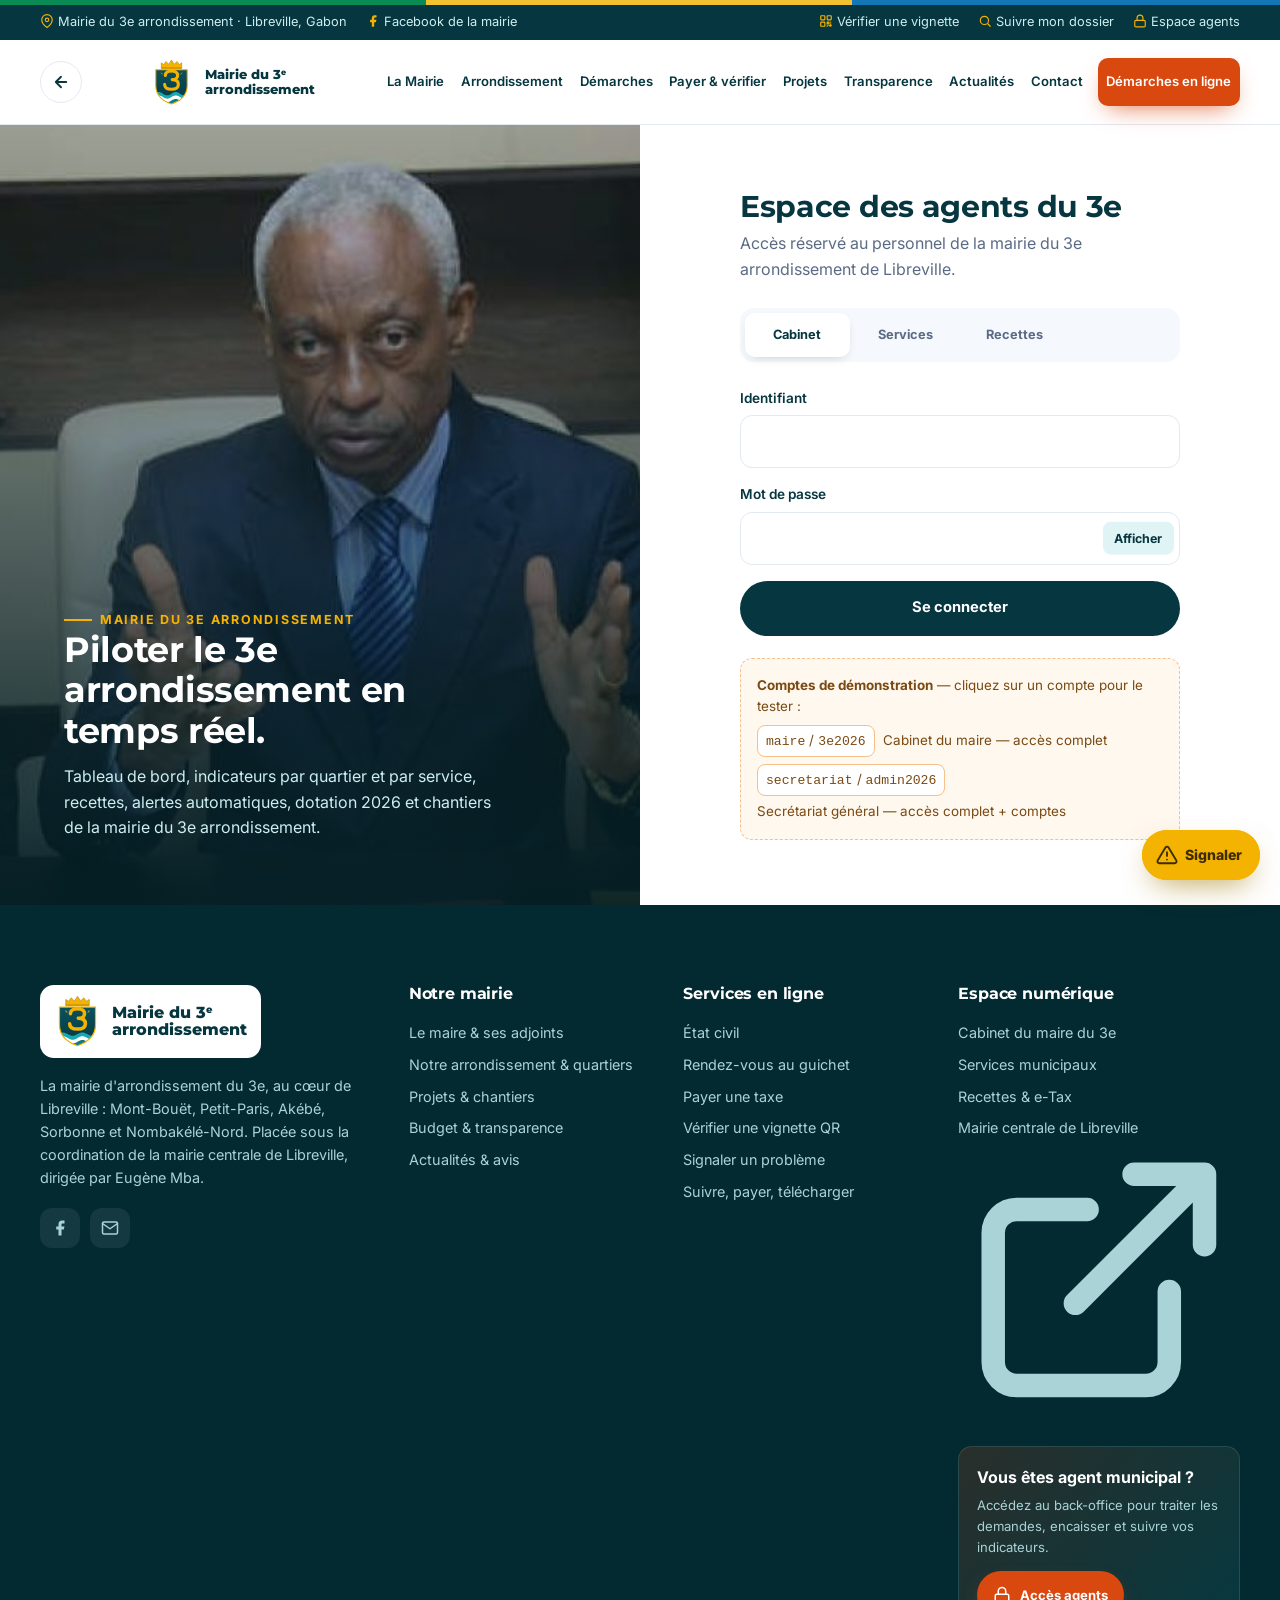
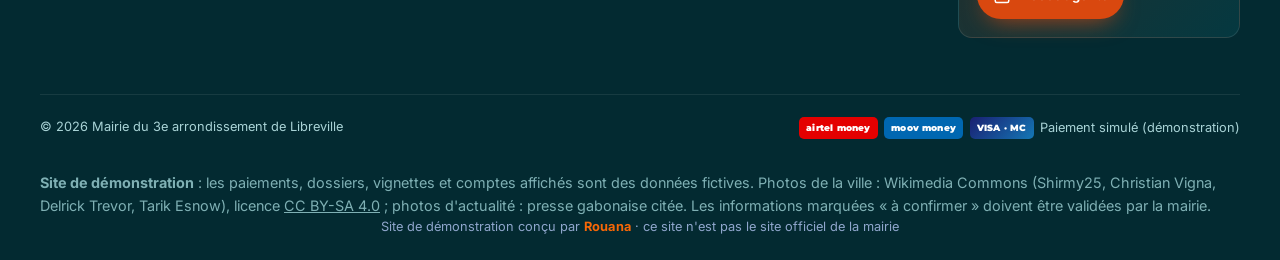
==== espace.html @ 7f01790c "Site de la Mairie du 3e arrondissement de Libreville : portail, e-services, back-office Co-Authored-" ====
<!doctype html>
<html lang="fr">
<head>
<meta charset="utf-8">
<meta name="viewport" content="width=device-width, initial-scale=1, viewport-fit=cover">
<meta name="color-scheme" content="only light">
<meta name="theme-color" content="#06363f">
<title>Espace des agents – Mairie du 3e arrondissement de Libreville</title>
<meta name="robots" content="noindex">
<link rel="icon" href="assets/img/logo-lbv.svg">
<link rel="manifest" href="manifest.webmanifest">
<link rel="apple-touch-icon" href="assets/img/icon-192.png">
<link rel="preconnect" href="https://fonts.googleapis.com"><link rel="preconnect" href="https://fonts.gstatic.com" crossorigin>
<link href="https://fonts.googleapis.com/css2?family=Inter:wght@400;500;600;700&family=Montserrat:wght@600;700;800;900&display=swap" rel="stylesheet">
<link rel="stylesheet" href="assets/css/style.css">
<link rel="stylesheet" href="assets/css/backoffice.css">
</head>
<body data-page="espace">
<div class="flagbar"></div>
<div id="site-header"></div>

<div class="auth">
  <div class="side">
    <img id="side-img" src="assets/img/front-de-mer.jpg" alt="">
    <span class="eyebrow">Mairie du 3e arrondissement</span>
    <h2 id="side-title">Piloter le 3e arrondissement en temps réel.</h2>
    <p id="side-text"></p>
  </div>
  <div class="main">
    <div class="box">
      <h1>Espace des agents du 3e</h1>
      <p style="color:var(--muted)">Accès réservé au personnel de la mairie du 3e arrondissement de Libreville.</p>
      <div class="role-sw" role="tablist" aria-label="Choisir votre espace">
        <button type="button" data-role="cabinet" class="on" role="tab" aria-selected="true">Cabinet</button>
        <button type="button" data-role="services" role="tab" aria-selected="false">Services</button>
        <button type="button" data-role="recettes" role="tab" aria-selected="false">Recettes</button>
      </div>
      <form class="form" id="login-form">
        <div class="field"><label for="login">Identifiant</label><input id="login" name="login" required autocomplete="username" autocapitalize="none" spellcheck="false"></div>
        <div class="field"><label for="pwd">Mot de passe</label><span class="pwd-wrap"><input id="pwd" name="pwd" type="password" required autocomplete="current-password"><button type="button" class="pwd-eye" id="pwd-eye" aria-label="Afficher le mot de passe" aria-pressed="false">Afficher</button></span></div>
        <button class="btn btn-navy" type="submit" style="justify-content:center">Se connecter</button>
      </form>
      <div class="demo" id="demo"></div>
    </div>
  </div>
</div>

<div id="site-footer"></div>
<script src="assets/js/data.js"></script>
<script src="assets/js/config.js"></script>
<script src="assets/js/store.js"></script>
<script src="assets/js/main.js"></script>
<script>
(() => {
  const cfg = {
    cabinet: {img:"maire", t:"Piloter le 3e arrondissement en temps réel.", p:"Tableau de bord, indicateurs par quartier et par service, recettes, alertes automatiques, dotation 2026 et chantiers de la mairie du 3e arrondissement.",
      demo:[["maire","3e2026","Cabinet du maire — accès complet"],["secretariat","admin2026","Secrétariat général — accès complet + comptes"]]},
    services: {img:"conseil-municipal", t:"Chaque service, son outil.", p:"État civil, services techniques, ressources humaines : chacun traite ses dossiers et tout reste tracé, conformément aux recommandations de l'audit.",
      demo:[["etat.civil","agent2026","État civil — demandes, rendez-vous, registre"],["services.techniques","agent2026","Services techniques — signalements, chantiers"],["rh","agent2026","Ressources humaines — dossiers du personnel"]]},
    recettes: {img:"vignette-0001", t:"Chaque franc tracé.", p:"Encaissements et quittances, paiements e-Tax, droits de place des marchés du 3e (Mont-Bouët…), registre des vignettes à QR code et contrôle sur le terrain par scan.",
      demo:[["recettes","agent2026","Direction des recettes — e-Tax, vignettes, marchés"]]},
  };
  const ALIAS = {arrondissement:"cabinet"};
  let role = new URLSearchParams(location.search).get("role");
  if (ALIAS[role]) role = ALIAS[role];
  if (!cfg[role]) role = "cabinet";
  const set = r => {
    role = r; const c = cfg[r];
    document.querySelectorAll(".role-sw button").forEach(b => { const on = b.dataset.role === r; b.classList.toggle("on", on); b.setAttribute("aria-selected", on); });
    document.getElementById("side-img").src = `assets/img/${c.img}.jpg`;
    document.getElementById("side-title").textContent = c.t; document.getElementById("side-text").textContent = c.p;
    const dm = document.getElementById("demo"); dm.style.display = (window.ESM_CONFIG || {}).showDemo === false ? "none" : "";
    dm.innerHTML = `<b>Comptes de démonstration</b> — cliquez sur un compte pour le tester :` + c.demo.map(([l, p, n]) => `<div class="acc"><button type="button" class="demo-fill" data-l="${l}" data-p="${p}" aria-label="Tester le compte ${l}"><code>${l}</code> / <code>${p}</code></button> <span>${n}</span></div>`).join("");
  };
  document.querySelector(".role-sw").addEventListener("click", e => { const b = e.target.closest("button"); if (b) set(b.dataset.role); });
  document.getElementById("demo").addEventListener("click", e => { const c = e.target.closest("[data-l]"); if (!c) return; document.getElementById("login").value = c.dataset.l; document.getElementById("pwd").value = c.dataset.p; document.getElementById("login-form").requestSubmit(); });
  document.getElementById("login-form").addEventListener("submit", async e => {
    e.preventDefault();
    const btn = e.target.querySelector("button"); btn.disabled = true; btn.textContent = "Connexion…";
    let u = null;
    try { u = await Store.login(e.target.login.value, e.target.pwd.value); } catch (err) { toast("Connexion au serveur impossible.", "err"); }
    btn.disabled = false; btn.textContent = "Se connecter";
    if (!u) return toast("Identifiant ou mot de passe incorrect.", "err");
    toast(`Bienvenue — ${u.titre || u.prenom} !`, "ok");
    setTimeout(() => location.href = "agents.html", 500);
  });
  document.getElementById("pwd-eye").onclick = ev => { const i = document.getElementById("pwd"), sh = i.type === "password"; i.type = sh ? "text" : "password"; ev.currentTarget.textContent = sh ? "Masquer" : "Afficher"; ev.currentTarget.setAttribute("aria-pressed", sh); ev.currentTarget.setAttribute("aria-label", sh ? "Masquer le mot de passe" : "Afficher le mot de passe"); };
  set(role);
  const P = new URLSearchParams(location.search), E = (typeof ESPACES !== "undefined" ? ESPACES : []).find(x => x.role === role);
  if (P.get("demo") === "1" && E && (window.ESM_CONFIG || {}).showDemo !== false) {
    document.getElementById("login").value = E.demo.login; document.getElementById("pwd").value = E.demo.pwd;
    toast(`Connexion à l'espace de démonstration « ${E.t} »…`);
    setTimeout(() => document.getElementById("login-form").requestSubmit(), 700);
  }
})();
</script>
</body>
</html>
---- assets/css/style.css ----
/* =========================================================
   Mairie de Libreville · Feuille de style
   ========================================================= */
:root{
  color-scheme:only light;
  --navy:#06363f; --navy-2:#0a5260; --blue:#0e7c86; --sky:#18a7b5; --sky-2:#e0f4f5;
  --orange:#d9480f; --orange-2:#f76707; --gold:#f5b301;
  --ink:#0f1c33; --muted:#5b6b85; --line:#e3e9f2; --bg:#f5f8fc; --card:#fff;
  --ok:#16a34a; --warn:#d97706; --bad:#dc2626;
  --r:18px; --r-sm:12px; --shadow:0 10px 30px -12px rgba(6,54,63,.25); --shadow-lg:0 30px 60px -20px rgba(6,54,63,.35);
  --font-h:"Montserrat",system-ui,sans-serif; --font:"Inter",system-ui,sans-serif;
  --wrap:1200px;
}
*{box-sizing:border-box;margin:0;padding:0}
html{scroll-behavior:smooth}
body{font-family:var(--font);color:var(--ink);background:var(--bg);line-height:1.6;-webkit-font-smoothing:antialiased;overflow-x:hidden}
img{max-width:100%;display:block}
a{color:inherit;text-decoration:none}
button,input,select,textarea{font:inherit;color:inherit}
h1,h2,h3,h4{font-family:var(--font-h);line-height:1.15;letter-spacing:-.01em}
.wrap{width:min(var(--wrap),100% - 32px);margin-inline:auto}
.sr-only{position:absolute;width:1px;height:1px;overflow:hidden;clip:rect(0 0 0 0)}

/* ---------- Boutons ---------- */
.btn{display:inline-flex;align-items:center;gap:.55rem;padding:.85rem 1.4rem;border-radius:999px;font-weight:700;font-size:.92rem;border:2px solid transparent;cursor:pointer;transition:.25s;white-space:nowrap}
.btn svg{width:18px;height:18px}
.btn-orange{background:var(--orange);color:#fff;box-shadow:0 10px 24px -10px rgba(217,72,15,.8)}
.btn-orange:hover{background:var(--orange-2);transform:translateY(-2px)}
.btn-ghost{border-color:rgba(255,255,255,.55);color:#fff}
.btn-ghost:hover{background:#fff;color:var(--navy)}
.btn-navy{background:var(--navy);color:#fff}
.btn-navy:hover{background:var(--blue)}
.btn-line{border-color:var(--line);background:#fff;color:var(--navy)}
.btn-line:hover{border-color:var(--blue);color:var(--blue)}
.btn-sm{padding:.5rem .9rem;font-size:.82rem}

/* ---------- Top bar & header ---------- */
.topbar{background:var(--navy);color:#cdeef0;font-size:.8rem}
.topbar .wrap{display:flex;justify-content:space-between;gap:1rem;padding:.45rem 0;flex-wrap:wrap}
.topbar a:hover{color:#fff}
.topbar .tb-l,.topbar .tb-r{display:flex;gap:1.2rem;align-items:center;flex-wrap:wrap}
.topbar svg{width:14px;height:14px;vertical-align:-2px;margin-right:4px;color:var(--orange-2)}
.header{position:sticky;top:0;z-index:50;background:rgba(255,255,255,.92);backdrop-filter:blur(12px);border-bottom:1px solid var(--line);transition:.3s}
.header.scrolled{box-shadow:0 8px 30px -18px rgba(6,54,63,.4)}
.header .wrap{display:flex;align-items:center;justify-content:space-between;gap:1rem;height:84px;transition:height .3s}
.header.scrolled .wrap{height:68px}
.brand{display:flex;align-items:center;gap:.8rem}
.brand img{height:58px;width:auto;transition:.3s}
.header.scrolled .brand img{height:48px}
.brand b{display:block;font-family:var(--font-h);font-weight:800;color:var(--navy);font-size:1rem;line-height:1.1}
.brand small{display:block;font-size:.7rem;color:var(--muted);letter-spacing:.04em;text-transform:uppercase}
.nav{display:flex;align-items:center;gap:.2rem}
.nav a{padding:.55rem .8rem;border-radius:10px;font-weight:600;font-size:.9rem;color:var(--navy);position:relative}
.nav a:hover{color:var(--blue);background:var(--sky-2)}
.nav a.active{color:var(--blue)}
.nav a.active::after{content:"";position:absolute;left:.8rem;right:.8rem;bottom:.25rem;height:2px;background:var(--orange);border-radius:2px}
.nav .btn{margin-left:.6rem}
.burger{display:none;background:none;border:0;width:44px;height:44px;cursor:pointer;border-radius:10px}
.burger span{display:block;width:24px;height:2px;background:var(--navy);margin:5px auto;transition:.3s}
@media (max-width:1020px){
  .burger{display:block}
  .nav{position:fixed;inset:68px 0 auto 0;background:#fff;flex-direction:column;align-items:stretch;padding:1rem;gap:.2rem;box-shadow:var(--shadow-lg);transform:translateY(-12px);opacity:0;visibility:hidden;pointer-events:none;transition:.3s;max-height:calc(100vh - 68px);overflow:auto}
  .header .wrap{height:68px}
  .nav.open{transform:none;opacity:1;visibility:visible;pointer-events:auto}
  .nav a{padding:.9rem 1rem}
  .nav .btn{margin:.5rem 0 0;justify-content:center}
  .topbar .tb-r{display:none}
  .brand small{display:none}
}
@media (max-width:640px){.topbar{display:none}.hero-dots{display:none!important}.hero .wrap{padding:4rem 0 8rem!important}
}

/* ---------- Hero ---------- */
.hero{position:relative;min-height:88vh;display:grid;align-items:center;color:#fff;overflow:hidden;isolation:isolate}
.hero-slides,.hero-slides figure{position:absolute;inset:0;z-index:-2}
.hero-slides figure{opacity:0;transition:opacity 1.4s ease}
.hero-slides figure.on{opacity:1}
.hero-slides img{width:100%;height:100%;object-fit:cover;transform:scale(1.08)}
.hero-slides figure.on img{animation:kenburns 9s ease-out forwards}
@keyframes kenburns{from{transform:scale(1.12)}to{transform:scale(1)}}
.hero::before{content:"";position:absolute;inset:0;z-index:-1;background:linear-gradient(100deg,rgba(3,30,36,.95) 0%,rgba(6,54,63,.78) 42%,rgba(6,54,63,.15) 100%)}
.hero .wrap{padding:6rem 0 9rem}
.eyebrow{display:inline-flex;align-items:center;gap:.5rem;font-weight:700;font-size:.78rem;letter-spacing:.14em;text-transform:uppercase;color:var(--orange-2)}
.eyebrow::before{content:"";width:28px;height:2px;background:currentColor}
.hero h1{font-size:clamp(2.3rem,5.4vw,4.3rem);font-weight:900;max-width:14ch;margin:1rem 0 1.2rem}
.hero h1 em{font-style:normal;background:linear-gradient(90deg,var(--orange-2),var(--gold));-webkit-background-clip:text;background-clip:text;color:transparent}
.hero p.lead{font-size:1.12rem;max-width:52ch;color:#dff3f4}
.hero .cta{display:flex;gap:.8rem;margin-top:2rem;flex-wrap:wrap}
.hero-dots{position:absolute;right:32px;bottom:150px;display:flex;flex-direction:column;gap:10px}
.hero-dots button{width:10px;height:10px;border-radius:50%;border:2px solid #fff;background:transparent;cursor:pointer;transition:.3s}
.hero-dots button.on{background:var(--orange);border-color:var(--orange);height:28px;border-radius:6px}
.wave{position:absolute;left:0;right:0;bottom:-1px;width:100%;height:110px;z-index:0}
.wave path{animation:wave 10s ease-in-out infinite alternate}
.wave path:nth-child(2){animation-duration:14s;animation-direction:alternate-reverse}
@keyframes wave{to{transform:translateX(-60px)}}

.stats{position:relative;z-index:3;margin-top:-80px}
.stats .grid{display:grid;grid-template-columns:repeat(4,1fr);background:var(--navy);color:#fff;border-radius:var(--r);box-shadow:var(--shadow-lg);overflow:hidden}
.stat{padding:1.8rem 1.4rem;display:flex;gap:1rem;align-items:center;border-right:1px solid rgba(255,255,255,.1)}
.stat:last-child{border:0}
.stat .ic{width:52px;height:52px;border-radius:14px;display:grid;place-items:center;background:rgba(217,72,15,.15);color:var(--orange-2);flex:none}
.stat .ic svg{width:26px;height:26px}
.stat b{font-family:var(--font-h);font-size:2rem;font-weight:800;display:block;line-height:1}
.stat span{font-size:.82rem;color:#a9d3d6}
@media (max-width:860px){.stats .grid{grid-template-columns:1fr 1fr}.stat:nth-child(2){border-right:0}.stat{border-bottom:1px solid rgba(255,255,255,.1)}}
@media (max-width:480px){.stats .grid{grid-template-columns:1fr}.stat{border-right:0}}

/* ---------- Sections ---------- */
section{padding:6rem 0}
.sec-head{display:flex;justify-content:space-between;align-items:end;gap:2rem;margin-bottom:3rem;flex-wrap:wrap}
.sec-head h2{font-size:clamp(1.8rem,3.4vw,2.7rem);color:var(--navy);font-weight:800;max-width:22ch;margin-top:.6rem}
.sec-head p{max-width:48ch;color:var(--muted)}
.center{text-align:center}
.center .sec-head{justify-content:center;text-align:center;flex-direction:column;align-items:center}
.bg-white{background:#fff}
.bg-navy{background:var(--navy);color:#fff}
.bg-navy .sec-head h2{color:#fff}
.bg-navy .sec-head p{color:#a9d3d6}

/* Page hero (pages internes) */
.page-hero{position:relative;color:#fff;padding:7rem 0 6rem;overflow:hidden;isolation:isolate}
.page-hero img.bg{position:absolute;inset:0;width:100%;height:100%;object-fit:cover;z-index:-2}
.page-hero::before{content:"";position:absolute;inset:0;z-index:-1;background:linear-gradient(100deg,rgba(3,30,36,.95),rgba(6,54,63,.65))}
.page-hero h1{font-size:clamp(2rem,4.5vw,3.4rem);font-weight:900;margin:.8rem 0}
.page-hero p{max-width:60ch;color:#dff3f4}
.crumbs{font-size:.85rem;color:#a9d3d6}
.crumbs a:hover{color:#fff}

/* ---------- Cartes formations ---------- */
.tabs{display:flex;gap:.5rem;flex-wrap:wrap;margin-bottom:2rem}
.tab{padding:.6rem 1.1rem;border-radius:999px;border:1.5px solid var(--line);background:#fff;font-weight:700;font-size:.88rem;cursor:pointer;color:var(--navy);transition:.2s}
.tab:hover{border-color:var(--blue)}
.tab.on{background:var(--navy);border-color:var(--navy);color:#fff}
.tab .n{display:inline-grid;place-items:center;min-width:22px;height:22px;border-radius:99px;background:var(--sky-2);color:var(--blue);font-size:.72rem;margin-left:.35rem;padding:0 6px}
.tab.on .n{background:var(--orange);color:#fff}
.cards{display:grid;grid-template-columns:repeat(auto-fill,minmax(260px,1fr));gap:1.3rem}
.fcard{background:#fff;border:1px solid var(--line);border-radius:var(--r);padding:1.6rem;position:relative;transition:.3s;display:flex;flex-direction:column;gap:.7rem;overflow:hidden}
.fcard::after{content:"";position:absolute;left:0;top:0;height:4px;width:0;background:linear-gradient(90deg,var(--orange),var(--gold));transition:.4s}
.fcard:hover{transform:translateY(-6px);box-shadow:var(--shadow);border-color:transparent}
.fcard:hover::after{width:100%}
.fcard .ic{width:54px;height:54px;border-radius:14px;background:var(--navy);color:#fff;display:grid;place-items:center;transition:.3s}
.fcard:hover .ic{background:var(--orange);transform:rotate(-6deg)}
.fcard .ic svg{width:26px;height:26px}
.fcard h3{font-size:1.05rem;color:var(--navy)}
.fcard p{font-size:.9rem;color:var(--muted);flex:1}
.fcard .tag{position:absolute;top:1.3rem;right:1.3rem;font-size:.7rem;font-weight:800;letter-spacing:.06em;text-transform:uppercase;padding:.25rem .6rem;border-radius:99px;background:var(--sky-2);color:var(--blue)}
.fcard .tag.m{background:#fde8de;color:var(--orange)}
.fcard .tag.c{background:#fdf4dc;color:#a36d05}
.fcard .more{font-weight:700;color:var(--blue);font-size:.88rem;display:inline-flex;gap:.3rem;align-items:center;cursor:pointer;background:none;border:0;padding:0}
.fcard .more:hover{gap:.6rem}

/* ---------- Split / feature ---------- */
.split{display:grid;grid-template-columns:1.05fr 1fr;gap:4rem;align-items:center}
@media (max-width:900px){.split{grid-template-columns:1fr;gap:2.5rem}}
.mosaic{display:grid;grid-template-columns:1fr 1fr;grid-template-rows:220px 220px;gap:1rem;position:relative}
.mosaic img{width:100%;height:100%;object-fit:cover;border-radius:var(--r);box-shadow:var(--shadow)}
.mosaic img:first-child{grid-row:span 2}
.mosaic .badge{position:absolute;left:-18px;bottom:28px;background:var(--orange);color:#fff;border-radius:var(--r);padding:1rem 1.3rem;box-shadow:var(--shadow-lg);font-family:var(--font-h)}
.mosaic .badge b{font-size:2rem;display:block;line-height:1}
.mosaic .badge span{font-size:.8rem}
@media (max-width:560px){.mosaic{grid-template-rows:170px 170px}.mosaic .badge{left:8px}}
.checks{list-style:none;display:grid;gap:.9rem;margin:1.6rem 0 2rem}
.checks li{display:flex;gap:.8rem;align-items:flex-start}
.checks li::before{content:"";flex:none;width:24px;height:24px;border-radius:50%;background:var(--orange) url("data:image/svg+xml,%3Csvg xmlns='http://www.w3.org/2000/svg' viewBox='0 0 24 24' fill='none' stroke='white' stroke-width='3'%3E%3Cpath d='M5 12l5 5 9-10'/%3E%3C/svg%3E") center/14px no-repeat;margin-top:2px}
.lead-p{color:var(--muted);font-size:1.05rem}

/* ---------- Valeurs / pillars ---------- */
.pillars{display:grid;grid-template-columns:repeat(4,1fr);gap:1.2rem}
@media (max-width:900px){.pillars{grid-template-columns:1fr 1fr}}
@media (max-width:520px){.pillars{grid-template-columns:1fr}}
.pillar{padding:2rem 1.6rem;border-radius:var(--r);background:rgba(255,255,255,.06);border:1px solid rgba(255,255,255,.1);transition:.3s}
.pillar:hover{background:rgba(255,255,255,.1);transform:translateY(-4px)}
.pillar .num{font-family:var(--font-h);font-weight:900;font-size:2.4rem;color:var(--orange-2);opacity:.9}
.pillar h3{margin:.6rem 0 .5rem;font-size:1.1rem}
.pillar p{color:#a9d3d6;font-size:.92rem}

/* ---------- Galerie ---------- */
.filters{display:flex;gap:.5rem;flex-wrap:wrap;justify-content:center;margin-bottom:2rem}
.gallery{columns:3 280px;column-gap:1rem}
.gallery figure{break-inside:avoid;margin-bottom:1rem;position:relative;border-radius:var(--r);overflow:hidden;cursor:zoom-in;box-shadow:var(--shadow)}
.gallery img{width:100%;transition:transform .6s}
.gallery figure:hover img{transform:scale(1.06)}
.gallery figcaption{position:absolute;inset:auto 0 0 0;padding:2.5rem 1rem .9rem;color:#fff;font-weight:600;font-size:.9rem;background:linear-gradient(transparent,rgba(3,30,36,.9));transform:translateY(40%);opacity:0;transition:.35s}
.gallery figure:hover figcaption{transform:none;opacity:1}
.gallery figcaption small{display:block;color:var(--orange-2);font-size:.72rem;text-transform:uppercase;letter-spacing:.1em}
.gallery figure.hide{display:none}
.lightbox{position:fixed;inset:0;background:rgba(5,15,35,.94);z-index:200;display:none;align-items:center;justify-content:center;padding:2rem}
.lightbox.on{display:flex}
.lightbox img{max-height:84vh;max-width:92vw;border-radius:12px;box-shadow:0 20px 60px rgba(0,0,0,.6)}
.lightbox p{position:absolute;bottom:1.2rem;left:0;right:0;text-align:center;color:#fff;font-weight:600}
.lightbox button{position:absolute;background:rgba(255,255,255,.12);border:0;color:#fff;width:48px;height:48px;border-radius:50%;cursor:pointer;font-size:1.4rem}
.lightbox button:hover{background:var(--orange)}
.lb-x{top:1.2rem;right:1.2rem}.lb-p{left:1.2rem;top:50%}.lb-n{right:1.2rem;top:50%}

/* ---------- Actualités ---------- */
.news{display:grid;grid-template-columns:repeat(3,1fr);gap:1.4rem}
@media (max-width:900px){.news{grid-template-columns:1fr 1fr}}
@media (max-width:600px){.news{grid-template-columns:1fr}}
.ncard{background:#fff;border-radius:var(--r);overflow:hidden;border:1px solid var(--line);transition:.3s;display:flex;flex-direction:column}
.ncard:hover{box-shadow:var(--shadow);transform:translateY(-5px)}
.ncard .ph{aspect-ratio:16/10;overflow:hidden;position:relative}
.ncard .ph img{width:100%;height:100%;object-fit:cover;transition:.6s}
.ncard:hover .ph img{transform:scale(1.07)}
.ncard .cat{position:absolute;top:1rem;left:1rem;background:var(--orange);color:#fff;font-size:.7rem;font-weight:800;padding:.3rem .7rem;border-radius:99px;text-transform:uppercase;letter-spacing:.06em}
.ncard .bd{padding:1.4rem;display:flex;flex-direction:column;gap:.6rem;flex:1}
.ncard h3{font-size:1.08rem;color:var(--navy)}
.ncard p{font-size:.9rem;color:var(--muted)}

/* ---------- Témoignages ---------- */
.testi{position:relative;max-width:820px;margin:auto;text-align:center}
.testi blockquote{font-family:var(--font-h);font-size:clamp(1.15rem,2.2vw,1.5rem);font-weight:600;line-height:1.5;color:#fff;min-height:7.5em;transition:opacity .4s}
.testi cite{display:block;margin-top:1.2rem;font-style:normal;color:var(--orange-2);font-weight:700}
.testi cite span{display:block;color:#a9d3d6;font-weight:500;font-size:.88rem}
.testi .dots{display:flex;gap:8px;justify-content:center;margin-top:1.6rem}
.testi .dots button{width:10px;height:10px;border-radius:99px;border:0;background:rgba(255,255,255,.3);cursor:pointer;transition:.3s}
.testi .dots button.on{width:30px;background:var(--orange)}

/* ---------- Partenaires marquee ---------- */
.marquee{overflow:hidden;mask-image:linear-gradient(90deg,transparent,#000 10%,#000 90%,transparent)}
.marquee .track{display:flex;gap:1rem;width:max-content;animation:marq 38s linear infinite}
.marquee:hover .track{animation-play-state:paused}
@keyframes marq{to{transform:translateX(-50%)}}
.partner{display:flex;align-items:center;gap:.8rem;padding:1rem 1.4rem;background:#fff;border:1px solid var(--line);border-radius:14px;min-width:250px}
.partner .pl{width:44px;height:44px;border-radius:12px;display:grid;place-items:center;font-family:var(--font-h);font-weight:900;color:#fff;font-size:.8rem;flex:none}
.partner b{display:block;color:var(--navy);font-size:.9rem;line-height:1.2}
.partner small{color:var(--muted);font-size:.75rem}

/* ---------- CTA band ---------- */
.band{background:linear-gradient(110deg,var(--navy) 0%,var(--navy-2) 55%,var(--blue) 100%);border-radius:24px;padding:3rem;color:#fff;display:flex;justify-content:space-between;align-items:center;gap:2rem;position:relative;overflow:hidden;flex-wrap:wrap}
.band::after{content:"";position:absolute;right:-80px;top:-80px;width:280px;height:280px;border-radius:50%;border:40px solid rgba(217,72,15,.18)}
.band h2{font-size:clamp(1.5rem,3vw,2.2rem);max-width:24ch}
.band p{color:#cdeef0;margin-top:.5rem}
.band > *{position:relative;z-index:1}

/* ---------- Formulaires ---------- */
.form{display:grid;gap:1rem}
.form .row{display:grid;grid-template-columns:1fr 1fr;gap:1rem}
@media (max-width:620px){.form .row{grid-template-columns:1fr}}
.field label{display:block;font-weight:600;font-size:.85rem;margin-bottom:.35rem;color:var(--navy)}
.field input,.field select,.field textarea{width:100%;padding:.8rem 1rem;border:1.5px solid var(--line);border-radius:var(--r-sm);background:#fff;transition:.2s;outline:none}
.field input:focus,.field select:focus,.field textarea:focus{border-color:var(--blue);box-shadow:0 0 0 4px rgba(14,124,134,.12)}
.field textarea{min-height:130px;resize:vertical}
.panel{background:#fff;border:1px solid var(--line);border-radius:var(--r);padding:2rem;box-shadow:var(--shadow)}
.steps{display:flex;gap:.5rem;margin-bottom:1.5rem}
.steps span{flex:1;height:6px;border-radius:99px;background:var(--line);transition:.4s}
.steps span.on{background:linear-gradient(90deg,var(--orange),var(--gold))}
.fstep{display:none;animation:fade .4s}
.fstep.on{display:grid;gap:1rem}
@keyframes fade{from{opacity:0;transform:translateY(8px)}to{opacity:1;transform:none}}

/* ---------- Contact ---------- */
.cinfo{display:grid;gap:1rem}
.citem{display:flex;gap:1rem;padding:1.2rem;background:#fff;border-radius:var(--r);border:1px solid var(--line);transition:.25s}
.citem:hover{border-color:var(--blue);transform:translateX(4px)}
.citem .ic{width:48px;height:48px;border-radius:12px;background:var(--sky-2);color:var(--blue);display:grid;place-items:center;flex:none}
.citem .ic svg{width:22px;height:22px}
.citem b{display:block;color:var(--navy)}
.citem span{color:var(--muted);font-size:.9rem}
.map{border:0;width:100%;height:380px;border-radius:var(--r);box-shadow:var(--shadow);margin-top:3rem}

/* ---------- FAQ ---------- */
.faq details{background:#fff;border:1px solid var(--line);border-radius:var(--r-sm);margin-bottom:.8rem;overflow:hidden}
.faq summary{padding:1.1rem 1.3rem;font-weight:700;color:var(--navy);cursor:pointer;list-style:none;display:flex;justify-content:space-between;gap:1rem}
.faq summary::after{content:"+";font-size:1.4rem;color:var(--orange);transition:.3s;line-height:1}
.faq details[open] summary::after{transform:rotate(45deg)}
.faq details p{padding:0 1.3rem 1.2rem;color:var(--muted)}

/* ---------- Timeline ---------- */
.timeline{position:relative;padding-left:2rem;border-left:2px dashed var(--line);display:grid;gap:2rem}
.tl{position:relative}
.tl::before{content:"";position:absolute;left:calc(-2rem - 9px);top:4px;width:16px;height:16px;border-radius:50%;background:var(--orange);box-shadow:0 0 0 5px #fde8de}
.tl b{font-family:var(--font-h);color:var(--blue)}
.tl h4{color:var(--navy);margin:.2rem 0}
.tl p{color:var(--muted);font-size:.93rem}

/* ---------- Footer ---------- */
.footer{background:#032a31;color:#a9d3d6;padding:5rem 0 0;position:relative}
.footer .grid{display:grid;grid-template-columns:1.4fr 1fr 1fr 1.2fr;gap:2.5rem}
@media (max-width:900px){.footer .grid{grid-template-columns:1fr 1fr}}
@media (max-width:560px){.footer .grid{grid-template-columns:1fr}}
.footer h4{color:#fff;font-size:1rem;margin-bottom:1.1rem}
.footer ul{list-style:none;display:grid;gap:.55rem;font-size:.9rem}
.footer a:hover{color:var(--orange-2)}
.footer .logo-w{background:#fff;border-radius:14px;padding:.6rem .9rem;display:inline-block;margin-bottom:1rem}
.footer .logo-w img{height:64px}
.footer p{font-size:.9rem}
.socials{display:flex;gap:.6rem;margin-top:1.2rem}
.socials a{width:40px;height:40px;border-radius:12px;display:grid;place-items:center;background:rgba(255,255,255,.07);transition:.25s}
.socials a:hover{background:var(--orange);color:#fff}
.socials svg{width:18px;height:18px}
.staff-box{margin-top:1.2rem;padding:1.1rem;border-radius:14px;background:linear-gradient(135deg,rgba(217,72,15,.18),rgba(14,124,134,.18));border:1px solid rgba(255,255,255,.1)}
.staff-box b{color:#fff;display:block;margin-bottom:.3rem}
.staff-box p{font-size:.82rem;margin-bottom:.8rem}
.foot-credit{text-align:center;font-size:.8rem;padding:0 0 1.4rem;color:#8fa6cc}
.foot-credit b{color:var(--orange-2);font-weight:700;letter-spacing:.02em}
.foot-bottom{border-top:1px solid rgba(255,255,255,.08);margin-top:3.5rem;padding:1.4rem 0;display:flex;justify-content:space-between;gap:1rem;font-size:.8rem;flex-wrap:wrap}

/* ---------- Flottants ---------- */
.wa{position:fixed;right:20px;bottom:20px;z-index:90;width:58px;height:58px;border-radius:50%;background:#25d366;color:#fff;display:grid;place-items:center;box-shadow:0 12px 30px -8px rgba(37,211,102,.7);transition:.3s}
.wa:hover{transform:scale(1.08)}
.wa svg{width:30px;height:30px}
.wa::before{content:"";position:absolute;inset:0;border-radius:50%;border:2px solid #25d366;animation:ping 2s infinite}
@keyframes ping{to{transform:scale(1.6);opacity:0}}
.totop{position:fixed;right:28px;bottom:92px;z-index:90;width:42px;height:42px;border-radius:12px;border:0;background:var(--navy);color:#fff;cursor:pointer;opacity:0;pointer-events:none;transition:.3s}
.totop.on{opacity:1;pointer-events:auto}
.progress{position:fixed;top:0;left:0;height:3px;background:linear-gradient(90deg,var(--orange),var(--gold));z-index:100;width:0}

/* ---------- Toast & modal ---------- */
.toast{position:fixed;left:50%;bottom:28px;transform:translate(-50%,140%);background:var(--navy);color:#fff;padding:.9rem 1.3rem;border-radius:14px;box-shadow:var(--shadow-lg);z-index:300;transition:.35s;font-weight:600;display:flex;gap:.6rem;align-items:center;max-width:calc(100vw - 32px)}
.toast.on{transform:translate(-50%,0)}
.toast.ok{background:var(--ok)}.toast.err{background:var(--bad)}
.modal{position:fixed;inset:0;background:rgba(5,15,35,.6);backdrop-filter:blur(4px);z-index:250;display:none;align-items:center;justify-content:center;padding:1rem}
.modal.on{display:flex}
.modal .box{background:#fff;border-radius:22px;max-width:640px;width:100%;max-height:90vh;overflow:auto;box-shadow:var(--shadow-lg);animation:fade .3s}
.modal .box .mh{padding:1.5rem 1.8rem;border-bottom:1px solid var(--line);display:flex;justify-content:space-between;gap:1rem;align-items:start}
.modal .box .mb{padding:1.5rem 1.8rem}
.modal .x{background:var(--bg);border:0;width:36px;height:36px;border-radius:10px;cursor:pointer;font-size:1.2rem;flex:none}

/* ---------- Reveal ---------- */
.rv{opacity:0;transform:translateY(28px);transition:opacity .8s ease,transform .8s ease}
.rv.in{opacity:1;transform:none}
.rv.d1{transition-delay:.1s}.rv.d2{transition-delay:.2s}.rv.d3{transition-delay:.3s}
@media (prefers-reduced-motion:reduce){*{animation:none!important;transition:none!important}.rv{opacity:1;transform:none}}

/* =========================================================
   ESPACE NUMÉRIQUE (back-office des agents)
   ========================================================= */
.auth{min-height:calc(100vh - 120px);display:grid;grid-template-columns:1fr 1fr}
@media (max-width:900px){.auth{grid-template-columns:1fr}.auth .side{display:none}}
.auth .side{position:relative;color:#fff;padding:4rem;display:flex;flex-direction:column;justify-content:end;overflow:hidden;isolation:isolate}
.auth .side img{position:absolute;inset:0;width:100%;height:100%;object-fit:cover;z-index:-2}
.auth .side::before{content:"";position:absolute;inset:0;z-index:-1;background:linear-gradient(180deg,rgba(6,54,63,.2),rgba(3,30,36,.95))}
.auth .side h2{font-size:2.2rem;max-width:18ch}
.auth .side p{color:#cdeef0;margin-top:.8rem;max-width:44ch}
.auth .main{display:grid;place-items:center;padding:3rem 1rem;background:#fff}
.auth .box{width:min(440px,100%)}
.auth h1{color:var(--navy);font-size:1.9rem;margin-bottom:.4rem}
.role-sw{display:grid;grid-template-columns:repeat(3,1fr);background:var(--bg);border-radius:14px;padding:5px;margin:1.6rem 0}
.role-sw button{border:0;background:none;padding:.7rem;border-radius:10px;font-weight:700;cursor:pointer;color:var(--muted);font-size:.86rem}
.role-sw button.on{background:#fff;color:var(--navy);box-shadow:0 4px 12px -6px rgba(6,54,63,.3)}
.demo{margin-top:1.4rem;padding:1rem;border-radius:12px;background:#fff8ef;border:1px dashed #f5c089;font-size:.84rem;color:#7a4a12}
.demo code{background:#fff;padding:.1rem .4rem;border-radius:6px;font-size:.82rem;cursor:pointer}

.app{display:grid;grid-template-columns:260px 1fr;min-height:100vh;background:var(--bg)}
@media (max-width:900px){.app{grid-template-columns:1fr}}
.sidebar{background:var(--navy);color:#a9d3d6;padding:1.4rem 1rem;display:flex;flex-direction:column;gap:.3rem;position:sticky;top:0;height:100vh}
@media (max-width:900px){.sidebar{position:fixed;inset:0 auto 0 0;width:270px;z-index:120;transform:translateX(-100%);transition:.3s}.sidebar.open{transform:none;box-shadow:0 0 0 100vmax rgba(5,15,35,.45)}}
.sidebar .sb-brand{display:flex;align-items:center;gap:.7rem;padding:.4rem .6rem 1.4rem;border-bottom:1px solid rgba(255,255,255,.08);margin-bottom:.8rem}
.sidebar .sb-brand img{height:44px;background:#fff;border-radius:10px;padding:4px}
.sidebar .sb-brand b{color:#fff;font-family:var(--font-h);display:block;line-height:1.1}
.sidebar .sb-brand small{font-size:.72rem;color:var(--orange-2);text-transform:uppercase;letter-spacing:.08em}
.sidebar a,.sidebar button.lnk{display:flex;align-items:center;gap:.8rem;padding:.75rem .9rem;border-radius:12px;font-weight:600;font-size:.9rem;transition:.2s;background:none;border:0;cursor:pointer;color:inherit;text-align:left;width:100%}
.sidebar a svg,.sidebar button.lnk svg{width:20px;height:20px;flex:none}
.sidebar a:hover,.sidebar button.lnk:hover{background:rgba(255,255,255,.07);color:#fff}
.sidebar a.on{background:var(--orange);color:#fff;box-shadow:0 10px 20px -10px rgba(217,72,15,.9)}
.sidebar .pill{margin-left:auto;background:var(--orange);color:#fff;border-radius:99px;font-size:.7rem;padding:.1rem .5rem}
.sidebar a.on .pill{background:#fff;color:var(--orange)}
.sidebar .sb-foot{margin-top:auto;border-top:1px solid rgba(255,255,255,.08);padding-top:.8rem}
.app-main{padding:1.6rem 2rem 3rem;min-width:0}
@media (max-width:600px){.app-main{padding:1rem}}
.app-top{display:flex;justify-content:space-between;align-items:center;gap:1rem;margin-bottom:1.6rem;flex-wrap:wrap}
.app-top h1{font-size:1.6rem;color:var(--navy)}
.app-top p{color:var(--muted);font-size:.9rem}
.who{display:flex;align-items:center;gap:.7rem;background:#fff;border:1px solid var(--line);padding:.4rem .9rem .4rem .4rem;border-radius:99px}
.av{width:38px;height:38px;border-radius:50%;display:grid;place-items:center;color:#fff;font-weight:800;font-size:.85rem;background:linear-gradient(135deg,var(--blue),var(--navy));flex:none}
.who b{display:block;font-size:.88rem;color:var(--navy);line-height:1.1}
.who small{font-size:.74rem;color:var(--muted)}
.top-actions{display:flex;align-items:center;gap:.5rem}
.tbtn{display:inline-flex;align-items:center;gap:.4rem;height:46px;padding:0 1rem;border-radius:99px;border:1px solid var(--line);background:#fff;color:var(--navy);font-weight:700;font-size:.86rem;cursor:pointer;transition:.2s}
.tbtn svg{width:18px;height:18px}
.tbtn:hover{border-color:var(--blue);color:var(--blue)}
.tbtn.out{background:var(--orange);border-color:var(--orange);color:#fff;box-shadow:0 8px 18px -10px rgba(217,72,15,.9)}
.tbtn.out:hover{background:var(--orange-2);color:#fff}
@media (max-width:900px){
  .app-main{padding-top:0}
  .app-top{position:sticky;top:0;z-index:60;background:rgba(245,248,252,.94);backdrop-filter:blur(10px);margin:0 -2rem 1rem;padding:.7rem 2rem;border-bottom:1px solid var(--line);flex-wrap:nowrap}
  .app-top > div:first-child{min-width:0}
  .app-top h1{font-size:1.15rem;white-space:nowrap;overflow:hidden;text-overflow:ellipsis}
  .app-top p{display:none}
  .who{display:none}
  .tbtn{height:40px;padding:0 .75rem;font-size:.8rem}
}
@media (max-width:600px){.app-top{margin:0 -1rem 1rem;padding:.7rem 1rem}}
@media (max-width:420px){.tbtn:not(.out) span{display:none}.tbtn:not(.out){width:40px;padding:0;justify-content:center}}
.sb-toggle{display:none}
@media (max-width:900px){.sb-toggle{display:inline-grid;place-items:center;width:42px;height:42px;border-radius:12px;border:1px solid var(--line);background:#fff;cursor:pointer}}
.kpis{display:grid;grid-template-columns:repeat(4,1fr);gap:1rem;margin-bottom:1.4rem}
@media (max-width:1100px){.kpis{grid-template-columns:1fr 1fr}}
.kpi{background:#fff;border:1px solid var(--line);border-radius:16px;padding:1.2rem;display:flex;gap:1rem;align-items:center}
.kpi .ic{width:48px;height:48px;border-radius:14px;display:grid;place-items:center;flex:none}
.kpi .ic svg{width:24px;height:24px}
.kpi b{font-family:var(--font-h);font-size:1.6rem;color:var(--navy);display:block;line-height:1.1}
.kpi span{font-size:.8rem;color:var(--muted)}
.ic-b{background:var(--sky-2);color:var(--blue)}.ic-o{background:#fde8de;color:var(--orange)}.ic-g{background:#e6f7ec;color:var(--ok)}.ic-y{background:#fdf4dc;color:#a36d05}
.card{background:#fff;border:1px solid var(--line);border-radius:16px;padding:1.4rem;margin-bottom:1.2rem}
.card h2{font-size:1.1rem;color:var(--navy);margin-bottom:1rem;display:flex;justify-content:space-between;align-items:center;gap:1rem;flex-wrap:wrap}
.cols{display:grid;grid-template-columns:1.6fr 1fr;gap:1.2rem}
@media (max-width:1100px){.cols{grid-template-columns:1fr}}
.toolbar{display:flex;gap:.7rem;flex-wrap:wrap;align-items:end;margin-bottom:1rem}
.toolbar .field{min-width:180px;flex:1}
.toolbar .field select,.toolbar .field input{padding:.6rem .8rem}
.tbl-wrap{overflow-x:auto;border:1px solid var(--line);border-radius:12px}
table.tbl{width:100%;border-collapse:collapse;font-size:.88rem;min-width:640px}
.tbl th{background:var(--bg);text-align:left;padding:.75rem .9rem;color:var(--muted);font-size:.74rem;text-transform:uppercase;letter-spacing:.06em;font-weight:700;white-space:nowrap}
.tbl td{padding:.65rem .9rem;border-top:1px solid var(--line);vertical-align:middle}
.tbl tr:hover td{background:#fafcff}
.tbl input.note{width:78px;padding:.45rem .5rem;border:1.5px solid var(--line);border-radius:8px;text-align:center;font-weight:700;outline:none}
.tbl input.note:focus{border-color:var(--blue)}
.tbl input.note.bad{border-color:var(--bad);background:#fff1f1}
.tbl input.note.dirty{background:#fff8ef;border-color:#f5c089}
.stu{display:flex;align-items:center;gap:.6rem}
.stu .av{width:32px;height:32px;font-size:.72rem}
.stu b{display:block;font-size:.88rem}
.stu small{color:var(--muted);font-size:.74rem}
.chip{display:inline-block;padding:.22rem .6rem;border-radius:99px;font-size:.74rem;font-weight:700;white-space:nowrap}
.chip.ok{background:#e6f7ec;color:var(--ok)}.chip.warn{background:#fdf4dc;color:#a36d05}.chip.bad{background:#fdecec;color:var(--bad)}.chip.info{background:var(--sky-2);color:var(--blue)}.chip.neu{background:var(--bg);color:var(--muted)}
.moy{font-family:var(--font-h);font-weight:800}
.bars{display:flex;align-items:end;gap:8px;height:170px;padding-top:10px}
.bars .b{flex:1;display:flex;flex-direction:column;align-items:center;gap:6px;height:100%;justify-content:end}
.bars .b i{display:block;width:100%;border-radius:8px 8px 3px 3px;background:linear-gradient(180deg,var(--sky),var(--blue));min-height:4px;transition:height .8s cubic-bezier(.2,.8,.2,1)}
.bars .b:nth-child(1) i,.bars .b:nth-child(2) i{background:linear-gradient(180deg,#f59e8b,var(--bad))}
.bars .b:nth-child(3) i{background:linear-gradient(180deg,#fbc27a,var(--orange))}
.bars .b small{font-size:.7rem;color:var(--muted);white-space:nowrap}
.bars .b em{font-style:normal;font-weight:800;font-size:.78rem;color:var(--navy)}
.feed{display:grid;gap:.8rem}
.post{padding:1rem;border:1px solid var(--line);border-radius:12px;border-left:4px solid var(--blue);background:#fff}
.post.devoir{border-left-color:var(--orange)}.post.urgent{border-left-color:var(--bad)}
.post h4{color:var(--navy);font-size:.95rem}
.post p{font-size:.88rem;color:var(--ink);margin:.35rem 0}
.post small{color:var(--muted);font-size:.76rem}
.post .top{display:flex;justify-content:space-between;gap:.6rem;align-items:start}
.msgs{display:grid;grid-template-columns:280px 1fr;border:1px solid var(--line);border-radius:14px;overflow:hidden;min-height:460px;background:#fff}
@media (max-width:760px){.msgs{grid-template-columns:1fr}}
.thread-list{border-right:1px solid var(--line);overflow:auto;max-height:560px}
.thread-list button{display:flex;gap:.7rem;width:100%;text-align:left;padding:.9rem 1rem;border:0;border-bottom:1px solid var(--line);background:#fff;cursor:pointer}
.thread-list button:hover{background:var(--bg)}
.thread-list button.on{background:var(--sky-2)}
.thread-list b{font-size:.86rem;display:block;color:var(--navy)}
.thread-list small{font-size:.76rem;color:var(--muted);display:-webkit-box;-webkit-line-clamp:1;-webkit-box-orient:vertical;overflow:hidden}
.thread-list .unread b::after{content:"";display:inline-block;width:8px;height:8px;border-radius:50%;background:var(--orange);margin-left:6px}
.chat{display:flex;flex-direction:column;min-width:0}
.chat .head{padding:1rem 1.2rem;border-bottom:1px solid var(--line);font-weight:700;color:var(--navy)}
.chat .body{flex:1;padding:1.2rem;overflow:auto;display:flex;flex-direction:column;gap:.6rem;background:var(--bg);max-height:420px}
.bubble{max-width:78%;padding:.7rem 1rem;border-radius:16px;font-size:.9rem;background:#fff;border:1px solid var(--line);align-self:flex-start}
.bubble.me{align-self:flex-end;background:var(--navy);color:#fff;border-color:var(--navy)}
.bubble small{display:block;font-size:.7rem;opacity:.65;margin-top:.25rem}
.chat form{display:flex;gap:.6rem;padding:.8rem;border-top:1px solid var(--line)}
.chat form input{flex:1;padding:.75rem 1rem;border:1.5px solid var(--line);border-radius:99px;outline:none}
.empty{padding:2.5rem 1rem;text-align:center;color:var(--muted)}
.empty svg{width:44px;height:44px;margin:0 auto .6rem;color:#c3cfe0}
.ring{--p:0;width:130px;height:130px;border-radius:50%;background:conic-gradient(var(--orange) calc(var(--p)*1%),var(--line) 0);display:grid;place-items:center;margin:auto}
.ring div{width:104px;height:104px;border-radius:50%;background:#fff;display:grid;place-items:center;text-align:center}
.ring b{font-family:var(--font-h);font-size:1.7rem;color:var(--navy);line-height:1}
.ring small{font-size:.72rem;color:var(--muted)}
.tt{display:grid;grid-template-columns:70px repeat(5,1fr);gap:4px;font-size:.78rem;min-width:640px}
.tt div{padding:.5rem;border-radius:8px;background:var(--bg);min-height:48px}
.tt .h{background:none;font-weight:800;color:var(--navy);text-align:center;min-height:auto}
.tt .t{background:none;color:var(--muted);font-weight:700}
.tt .c{background:var(--sky-2);color:var(--navy);font-weight:600;border-left:3px solid var(--blue)}
.tt .c.o{background:#fde8de;border-left-color:var(--orange)}
.tt .c small{display:block;color:var(--muted);font-weight:500}
.view{display:none;animation:fade .35s}
.view.on{display:block}
.notice{font-size:.8rem;color:var(--muted);background:#fff;border:1px dashed var(--line);border-radius:12px;padding:.7rem 1rem;margin-top:1.4rem}
@media print{
  .sidebar,.app-top .who,.top-actions,.sb-toggle,.no-print,.notice{display:none!important}
  .app{display:block}.app-main{padding:0}.card{border:0;padding:0}
}


/* ---------- Espace numérique (accueil) ---------- */
.quick{display:flex;align-items:center;gap:.5rem;flex-wrap:wrap;margin-top:1.6rem;padding:.55rem;border-radius:18px;background:rgba(255,255,255,.1);border:1px solid rgba(255,255,255,.18);backdrop-filter:blur(8px);width:max-content;max-width:100%}
.quick .ql{display:inline-flex;align-items:center;gap:.4rem;font-size:.78rem;font-weight:800;letter-spacing:.08em;text-transform:uppercase;color:var(--orange-2);padding:0 .5rem}
.quick .ql svg{width:15px;height:15px}
.qbtn{display:inline-flex;align-items:center;gap:.45rem;padding:.55rem .95rem;border-radius:12px;background:#fff;color:var(--navy);font-weight:700;font-size:.86rem;transition:.25s}
.qbtn svg{width:17px;height:17px;color:var(--orange)}
.qbtn:hover{background:var(--orange);color:#fff;transform:translateY(-2px)}
.qbtn:hover svg{color:#fff}
.espace-sec{padding-top:5rem}
.access{display:grid;grid-template-columns:repeat(3,1fr);gap:1.2rem}
@media (max-width:900px){.access{grid-template-columns:1fr}}
.acard{background:#fff;border:1px solid var(--line);border-radius:var(--r);padding:1.5rem;display:flex;flex-direction:column;gap:1rem;position:relative;overflow:hidden;transition:.3s}
.acard::before{content:"";position:absolute;inset:0 0 auto 0;height:5px;background:var(--c)}
.acard:hover{transform:translateY(-5px);box-shadow:var(--shadow)}
.acard .ah{display:flex;gap:.9rem;align-items:center}
.acard .aic{width:52px;height:52px;border-radius:14px;display:grid;place-items:center;background:var(--c);color:#fff;flex:none}
.acard .aic svg{width:26px;height:26px}
.acard h3{color:var(--navy);font-size:1.2rem}
.acard .ah small{color:var(--muted);font-size:.85rem}
.acard ul{list-style:none;display:grid;gap:.45rem;font-size:.9rem}
.acard li{display:flex;gap:.5rem;align-items:flex-start}
.acard li::before{content:"";flex:none;width:18px;height:18px;margin-top:2px;border-radius:50%;background:var(--c) url("data:image/svg+xml,%3Csvg xmlns='http://www.w3.org/2000/svg' viewBox='0 0 24 24' fill='none' stroke='white' stroke-width='3.5'%3E%3Cpath d='M5 12l5 5 9-10'/%3E%3C/svg%3E") center/10px no-repeat}
.creds{background:var(--bg);border:1px dashed #c9d6ea;border-radius:12px;padding:.7rem .85rem}
.creds small{display:block;color:var(--muted);font-size:.72rem;margin-bottom:.35rem}
.creds div{display:flex;flex-wrap:wrap;gap:.3rem 1rem;font-size:.82rem;color:var(--muted)}
.creds b{font-family:ui-monospace,Consolas,monospace;color:var(--navy);background:#fff;padding:.05rem .4rem;border-radius:6px;border:1px solid var(--line)}
.acta{margin-top:auto;background:var(--c);color:#fff;justify-content:center}
.acta:hover{filter:brightness(1.12);transform:translateY(-2px)}
.acta svg{width:16px;height:16px}
@media (max-width:640px){
  .quick{width:100%;margin-top:1.1rem;padding:.5rem;gap:.4rem;border-radius:14px}
  .quick .ql{width:100%;padding:.1rem .3rem .2rem;font-size:.7rem}
  .qbtn{flex:1;justify-content:center;flex-direction:column;gap:.2rem;padding:.55rem .3rem;font-size:.76rem}
  .espace-sec{padding-top:3.6rem}
  .access{gap:.8rem}
  .acard{padding:1.1rem;gap:.7rem;border-radius:14px}
  .acard .aic{width:42px;height:42px;border-radius:11px}
  .acard .aic svg{width:21px;height:21px}
  .acard h3{font-size:1.05rem}
  .acard ul{font-size:.84rem;gap:.3rem}
}

/* =========================================================
   MOBILE — version compacte (moins de défilement, lecture confortable)
   ========================================================= */
.swipe-hint{display:none}
@media (max-width:640px){
  body{font-size:15px}
  section{padding:3rem 0}
  .sec-head{margin-bottom:1.4rem;gap:.8rem;align-items:flex-start}
  .sec-head h2{font-size:1.5rem;margin-top:.4rem}
  .sec-head p{font-size:.92rem}
  .sec-head .btn{padding:.5rem .9rem;font-size:.8rem}
  .eyebrow{font-size:.7rem}
  .btn{padding:.75rem 1.15rem;font-size:.88rem}

  /* Héro */
  .hero{min-height:auto}
  .hero .wrap{padding:3.2rem 0 6.5rem!important}
  .hero h1{font-size:2.05rem;margin:.7rem 0 .8rem}
  .hero p.lead{font-size:.95rem}
  .hero .cta{margin-top:1.3rem;gap:.6rem}
  .hero .cta .btn{flex:1 1 auto;justify-content:center}
  .wave{height:60px}
  .page-hero{padding:3.4rem 0 2.8rem}
  .page-hero h1{font-size:1.8rem;margin:.5rem 0}
  .page-hero p{font-size:.93rem}

  /* Chiffres clés en 2 x 2 */
  .stats{margin-top:-48px}
  .stats .grid{grid-template-columns:1fr 1fr}
  .stat{padding:1rem .9rem;gap:.6rem;flex-direction:column;align-items:flex-start;border-right:1px solid rgba(255,255,255,.1)!important;border-bottom:1px solid rgba(255,255,255,.1)}
  .stat:nth-child(2n){border-right:0!important}
  .stat:nth-child(n+3){border-bottom:0}
  .stat .ic{width:36px;height:36px;border-radius:10px}
  .stat .ic svg{width:18px;height:18px}
  .stat b{font-size:1.45rem}
  .stat span{font-size:.72rem;line-height:1.3;display:block}

  /* Onglets sur une seule ligne défilante */
  .tabs{flex-wrap:nowrap;overflow-x:auto;margin:0 -16px 1.2rem;padding:0 16px 4px;scrollbar-width:none}
  .tabs::-webkit-scrollbar{display:none}
  .tab{flex:none;padding:.5rem .9rem;font-size:.82rem}

  /* Cartes plus petites */
  .cards{gap:.8rem}
  .fcard{padding:1.1rem;gap:.45rem;border-radius:14px}
  .fcard .ic{width:42px;height:42px;border-radius:11px}
  .fcard .ic svg{width:21px;height:21px}
  .fcard h3{font-size:.98rem;padding-right:4.5rem}
  .fcard p{font-size:.85rem;display:-webkit-box;-webkit-line-clamp:3;-webkit-box-orient:vertical;overflow:hidden}
  .fcard .tag{top:1rem;right:1rem;font-size:.62rem}

  /* Carrousels à faire glisser (accueil) */
  .swipe{display:flex!important;overflow-x:auto;scroll-snap-type:x mandatory;gap:.8rem;margin:0 -16px;padding:0 16px 10px;scrollbar-width:none}
  .swipe::-webkit-scrollbar{display:none}
  .swipe > *{flex:0 0 80%;scroll-snap-align:start}
  .swipe-hint{display:block;font-size:.75rem;color:var(--muted);text-align:right;margin-top:.3rem}

  /* Actualités */
  .ncard .bd{padding:1rem;gap:.4rem}
  .ncard h3{font-size:.98rem}
  .ncard p{font-size:.85rem;display:-webkit-box;-webkit-line-clamp:3;-webkit-box-orient:vertical;overflow:hidden}

  /* Blocs texte + photos */
  .split{gap:1.8rem}
  .mosaic{grid-template-rows:130px 130px;gap:.6rem}
  .mosaic .badge{padding:.6rem .8rem;bottom:14px;left:8px}
  .mosaic .badge b{font-size:1.2rem}
  .mosaic .badge span{font-size:.7rem}
  .checks{gap:.6rem;margin:1rem 0 1.4rem;font-size:.92rem}
  .lead-p{font-size:.95rem}

  /* Piliers en 2 x 2 */
  .pillars{grid-template-columns:1fr 1fr;gap:.7rem}
  .pillar{padding:1.1rem .9rem;border-radius:14px}
  .pillar .num{font-size:1.5rem}
  .pillar h3{font-size:.92rem;margin:.3rem 0}
  .pillar p{font-size:.78rem;line-height:1.45}
  .testi{margin-top:2.4rem!important}
  .testi blockquote{font-size:1.05rem;min-height:4.2em}

  /* Partenaires, bandeau, formulaires */
  .partner{min-width:210px;padding:.7rem 1rem}
  .band{padding:1.6rem 1.3rem;border-radius:18px;gap:1.1rem}
  .band h2{font-size:1.3rem}
  .band p{font-size:.88rem}
  .panel{padding:1.3rem;border-radius:14px}
  .citem{padding:.9rem}
  .map{height:260px;margin-top:2rem}
  .timeline{gap:1.3rem}

  /* Galerie en 2 colonnes */
  .gallery{columns:2;column-gap:.6rem}
  .gallery figure{margin-bottom:.6rem;border-radius:12px}
  .gallery figcaption{font-size:.75rem;padding:1.6rem .6rem .5rem;opacity:1;transform:none}

  /* Pied de page compact */
  .footer{padding:3rem 0 0}
  .footer .grid{grid-template-columns:1fr 1fr;gap:1.6rem 1rem}
  .footer .grid > div:first-child,.footer .grid > div:last-child{grid-column:1 / -1}
  .footer .logo-w img{height:48px}
  .footer p,.footer ul{font-size:.84rem}
  .footer ul{gap:.4rem}
  .foot-bottom{margin-top:2rem;flex-direction:column;gap:.4rem;font-size:.74rem}

  /* Boutons flottants plus discrets */
  .wa{width:50px;height:50px;right:14px;bottom:14px}
  .wa svg{width:26px;height:26px}
  .totop{right:18px;bottom:74px;width:38px;height:38px}
}
.nav a.btn-orange,.nav a.btn-orange:hover{color:#fff}

/* =========================================================
   MAIRIE DE PORT-GENTIL — composants spécifiques
   ========================================================= */
.eyebrow{color:var(--orange)}
.hero .eyebrow,.page-hero .eyebrow,.bg-navy .eyebrow,.band .eyebrow,.auth .side .eyebrow{color:var(--gold)}
.hero::before{background:linear-gradient(100deg,rgba(3,30,36,.94) 0%,rgba(6,54,63,.8) 45%,rgba(6,54,63,.25) 100%)}
.flagbar{height:5px;background:linear-gradient(90deg,#0a8a55 0 33.3%,#f2c230 33.3% 66.6%,#1477b5 66.6%)}
.topbar svg{color:var(--gold)}
.brand img{height:56px}
.nav a.nav-agent{display:inline-flex;align-items:center;gap:.35rem;color:var(--muted);font-size:.85rem}
.nav a.nav-agent svg{width:15px;height:15px}
.nav a{white-space:nowrap}
@media (min-width:1021px) and (max-width:1420px){.nav a{padding:.5rem .55rem;font-size:.86rem}.nav a.nav-agent{display:none}.brand small{display:none}.nav .btn{margin-left:.3rem}}
@media (min-width:1021px) and (max-width:1180px){.nav a{padding:.45rem .4rem;font-size:.8rem}.brand b{font-size:.9rem}}
.footer .logo-w{display:inline-flex;align-items:center;gap:.7rem;color:var(--navy);font-family:var(--font-h);font-weight:800;line-height:1.1}
.footer .logo-w img{height:54px}
.fab-sig{width:auto!important;height:50px!important;border-radius:99px!important;padding:0 1.1rem 0 .9rem;display:flex!important;gap:.45rem;align-items:center;background:var(--gold)!important;color:#3d2c00!important;font-weight:800;font-size:.88rem;box-shadow:0 12px 30px -10px rgba(160,120,0,.7)!important}
.fab-sig svg{width:22px!important;height:22px!important}
.fab-sig::before{border-color:var(--gold)!important;border-radius:99px!important}
.dcard .ic{background:var(--c)}
.dcard .dact{display:flex;justify-content:space-between;align-items:center;gap:.5rem;flex-wrap:wrap;margin-top:.3rem}
.dcard .tag{max-width:55%;text-align:right;line-height:1.25}
.refbig{font-family:var(--font-h);font-size:1.9rem;font-weight:900;color:var(--navy);letter-spacing:.02em;margin:.2rem 0}
.suivi-card{background:#fff;border:1px solid var(--line);border-radius:var(--r);padding:1.6rem;box-shadow:var(--shadow);margin-top:1.4rem}
.suivi-card .sh{display:flex;justify-content:space-between;gap:1rem;align-items:start;margin-bottom:1.6rem;flex-wrap:wrap}
.suivi-card h3{color:var(--navy);font-size:1.2rem;margin:.2rem 0}
.suivi-card small{color:var(--muted)}
.suivi-box{display:grid;grid-template-columns:1fr 1.1fr;gap:2.5rem;align-items:start}
@media (max-width:900px){.suivi-box{grid-template-columns:1fr;gap:1rem}}
.ndate{display:flex;align-items:center;gap:.35rem;color:var(--muted);font-size:.78rem;font-weight:600}
.ndate svg{width:14px;height:14px}
.src{margin-top:auto;font-size:.8rem;font-weight:700;color:var(--blue);display:inline-flex;gap:.3rem;align-items:center}
.src svg{width:13px;height:13px}
.imgnote{font-size:.72rem;color:var(--muted);font-style:italic}
.avis-list{display:grid;grid-template-columns:repeat(auto-fill,minmax(300px,1fr));gap:1rem}
.avis{background:#fff;border:1px solid var(--line);border-left:4px solid var(--orange);border-radius:14px;padding:1.2rem 1.3rem}
.avis .ah{display:flex;justify-content:space-between;gap:.6rem;align-items:center;flex-wrap:wrap;margin-bottom:.6rem}
.avis .ah small{color:var(--muted);font-size:.76rem}
.avis h3{color:var(--navy);font-size:1rem;margin-bottom:.4rem}
.avis p{color:var(--muted);font-size:.9rem}
.arr-grid{display:grid;grid-template-columns:1fr 1fr;gap:1.2rem}
@media (max-width:860px){.arr-grid{grid-template-columns:1fr}}
.arr-card{background:#fff;border:1px solid var(--line);border-radius:var(--r);display:grid;grid-template-columns:110px 1fr;overflow:hidden;transition:.3s}
.arr-card:hover{box-shadow:var(--shadow);transform:translateY(-4px)}
.arr-card.full{grid-column:1/-1}
.arr-card .an{background:linear-gradient(160deg,var(--navy),var(--navy-2));color:#fff;display:flex;flex-direction:column;align-items:center;justify-content:center;padding:1rem;text-align:center}
.arr-card.full .an{background:linear-gradient(160deg,var(--orange),#a8370b)}
.arr-card .an b{font-family:var(--font-h);font-size:2.8rem;line-height:1}
.arr-card .an sup{font-size:1rem}
.arr-card .an span{font-size:.72rem;text-transform:uppercase;letter-spacing:.08em;opacity:.85}
.arr-card .ab{padding:1.4rem 1.5rem;display:flex;flex-direction:column;gap:.6rem}
.arr-card h3{color:var(--navy);font-size:1.15rem}
.arr-card p{color:var(--muted);font-size:.92rem}
.arr-card .am{display:flex;gap:.4rem;align-items:center;color:var(--ink)}
.arr-card .am svg{width:16px;height:16px;color:var(--orange)}
.qs{display:flex;flex-wrap:wrap;gap:.4rem}
.qs span{background:var(--sky-2);color:var(--navy);font-size:.78rem;font-weight:600;padding:.3rem .7rem;border-radius:99px}
.aa{display:flex;gap:.5rem;flex-wrap:wrap;margin-top:.4rem}
@media (max-width:520px){.arr-card{grid-template-columns:1fr}.arr-card .an{flex-direction:row;gap:.5rem;justify-content:flex-start;padding:.8rem 1.2rem}.arr-card .an b{font-size:1.8rem}}
.mot{display:grid;grid-template-columns:.9fr 1.1fr;gap:3.5rem;align-items:center}
@media (max-width:900px){.mot{grid-template-columns:1fr;gap:2rem}}
.mot .ph{position:relative}
.mot .ph img{border-radius:var(--r);box-shadow:var(--shadow-lg);width:100%;aspect-ratio:4/3;object-fit:cover;object-position:left center}
.mot .ph .badge{position:absolute;right:-14px;bottom:-18px;background:var(--gold);color:#3d2c00;border-radius:16px;padding:.9rem 1.2rem;font-family:var(--font-h);box-shadow:var(--shadow-lg)}
.mot .ph .badge b{display:block;font-size:1.1rem}
.mot .ph .badge span{font-size:.78rem}
.mot blockquote{font-family:var(--font-h);font-size:clamp(1.1rem,2vw,1.4rem);font-weight:600;color:var(--navy);line-height:1.5;border-left:4px solid var(--orange);padding-left:1.2rem;margin:1.2rem 0}
.mot .sig{font-weight:700;color:var(--navy)}
.mot .sig span{display:block;font-weight:500;color:var(--muted);font-size:.9rem}
.budget{display:grid;grid-template-columns:repeat(4,1fr);gap:1rem}
@media (max-width:900px){.budget{grid-template-columns:1fr 1fr}}
.bcard{border-radius:var(--r);padding:1.5rem;background:rgba(255,255,255,.06);border:1px solid rgba(255,255,255,.12)}
.bcard b{font-family:var(--font-h);font-size:2.1rem;color:var(--gold);display:block;line-height:1.1}
.bcard span{color:#b8dfe1;font-size:.88rem}
.prio{display:grid;grid-template-columns:repeat(3,1fr);gap:1rem;margin-top:1.4rem}
@media (max-width:760px){.prio{grid-template-columns:1fr}}
.prio div{display:flex;gap:.8rem;align-items:center;background:#fff;color:var(--navy);border-radius:14px;padding:1rem 1.1rem;font-weight:700}
.prio svg{width:26px;height:26px;color:var(--orange);flex:none}
.src-note{font-size:.78rem;color:#9fb8d6;margin-top:1.2rem}
.src-note a{text-decoration:underline}
.digital{display:grid;grid-template-columns:repeat(3,1fr);gap:1rem}
@media (max-width:900px){.digital{grid-template-columns:1fr}}
.dg{background:#fff;border:1px solid var(--line);border-radius:var(--r);padding:1.4rem}
.dg .k{font-family:var(--font-h);font-size:2.2rem;font-weight:900;color:var(--bad);line-height:1}
.dg h4{color:var(--navy);margin:.5rem 0 .3rem}
.dg p{color:var(--muted);font-size:.9rem}
.dg .fix{margin-top:.8rem;padding-top:.8rem;border-top:1px dashed var(--line);color:var(--orange);font-weight:700;font-size:.88rem;display:flex;gap:.4rem}
.dg .fix svg{width:18px;height:18px;flex:none}
.org{display:grid;grid-template-columns:repeat(auto-fill,minmax(230px,1fr));gap:1rem}
.org div{background:#fff;border:1px solid var(--line);border-radius:14px;padding:1.1rem;display:flex;gap:.8rem;align-items:flex-start}
.org svg{width:24px;height:24px;color:var(--blue);flex:none}
.org b{display:block;color:var(--navy);font-size:.95rem}
.org span{color:var(--muted);font-size:.84rem}
.idcard{display:grid;grid-template-columns:repeat(auto-fill,minmax(230px,1fr));gap:.8rem;margin-top:1.4rem}
.idcard div{background:var(--bg);border-radius:12px;padding:.9rem 1rem}
.idcard small{display:block;color:var(--muted);font-size:.75rem;text-transform:uppercase;letter-spacing:.06em}
.idcard b{color:var(--navy)}
@media (max-width:640px){
  .mot .ph .badge{right:8px;bottom:-12px;padding:.6rem .9rem}
  .budget{gap:.6rem}.bcard{padding:1rem}.bcard b{font-size:1.45rem}.bcard span{font-size:.78rem}
  .refbig{font-size:1.45rem}
  .dcard .tag{position:static;max-width:none;text-align:left;align-self:flex-start}
  .dg .k{font-size:1.7rem}
  .fab-sig{height:44px!important;padding:0 .9rem 0 .75rem;font-size:.8rem}
}
/* ---------- Back-office ---------- */
.bo-grid{display:grid;grid-template-columns:repeat(2,1fr);gap:1.2rem}
@media (max-width:1100px){.bo-grid{grid-template-columns:1fr}}
.alert-box{display:flex;gap:.8rem;align-items:flex-start;padding:.9rem 1rem;border-radius:12px;background:#fdecec;color:#8a1c1c;margin-bottom:.6rem;font-size:.88rem}
.alert-box.warn{background:#fdf4dc;color:#7a5300}
.alert-box.ok{background:#e6f7ec;color:#14532d}
.alert-box svg{width:20px;height:20px;flex:none}
.prog{height:8px;border-radius:99px;background:var(--line);overflow:hidden;min-width:80px}
.prog i{display:block;height:100%;background:linear-gradient(90deg,var(--orange),var(--orange-2));border-radius:99px}
.prog.low i{background:linear-gradient(90deg,#f59e8b,var(--bad))}
.hbars{display:grid;gap:.6rem}
.hbars .r{display:grid;grid-template-columns:170px 1fr 120px;gap:.7rem;align-items:center;font-size:.84rem}
.hbars .r span:first-child{color:var(--muted);white-space:nowrap;overflow:hidden;text-overflow:ellipsis}
.hbars .r b{text-align:right;color:var(--navy);font-size:.82rem}
@media (max-width:600px){.hbars .r{grid-template-columns:96px 1fr 84px;font-size:.76rem}}
.kv{display:grid;grid-template-columns:repeat(auto-fill,minmax(180px,1fr));gap:.6rem;margin-bottom:1rem}
.kv div{background:var(--bg);border-radius:10px;padding:.6rem .8rem}
.kv small{display:block;color:var(--muted);font-size:.72rem}
.kv b{color:var(--navy);font-size:.9rem;word-break:break-word}
.hist{display:grid;gap:.5rem;margin:1rem 0}
.hist div{font-size:.85rem;padding:.6rem .8rem;border-radius:10px;background:var(--bg);border-left:3px solid var(--blue)}
.hist div.priv{border-left-color:var(--gold);background:#fffbea}
.hist small{color:var(--muted);display:block;font-size:.74rem}
.tbl tr.clk{cursor:pointer}
.mini-btns{display:flex;gap:.4rem;flex-wrap:wrap}
.acte{border:2px solid var(--navy);border-radius:6px;padding:2rem;max-width:720px;margin:auto;background:#fff;font-family:Georgia,serif}
.acte h2{text-align:center;font-family:var(--font-h);color:var(--navy);margin-bottom:.3rem;display:block}
.acte .rep{text-align:center;font-size:.8rem;letter-spacing:.1em;text-transform:uppercase;color:var(--muted)}
.acte table{width:100%;margin-top:1.4rem;border-collapse:collapse}
.acte td{padding:.45rem 0;border-bottom:1px dotted #bbb;font-size:.95rem}
.acte td:first-child{color:var(--muted);width:42%}
.acte .foot{display:flex;justify-content:space-between;margin-top:2rem;font-size:.85rem;gap:1rem}
.pchk{display:inline-grid;place-items:center;width:22px;height:22px;border-radius:6px;font-size:.75rem;font-weight:900}
.pchk.y{background:#e6f7ec;color:var(--ok)}.pchk.n{background:#fdecec;color:var(--bad)}
.cal-list{display:grid;gap:.6rem}
.cal-item{display:grid;grid-template-columns:64px 1fr auto;gap:.9rem;align-items:center;padding:.7rem;border:1px solid var(--line);border-radius:12px;background:#fff}
.cal-item .d{background:var(--navy);color:#fff;border-radius:10px;text-align:center;padding:.4rem 0;font-family:var(--font-h)}
.cal-item .d b{display:block;font-size:1.3rem;line-height:1}
.cal-item .d small{font-size:.68rem;text-transform:uppercase}
.cal-item h4{color:var(--navy);font-size:.92rem}
.cal-item p{color:var(--muted);font-size:.8rem}
.role-sw button{font-size:.8rem;padding:.65rem .3rem}
.demo code{display:inline-block}
.demo .acc{display:flex;flex-wrap:wrap;gap:.3rem .5rem;align-items:center;margin-top:.45rem}
#dem-info:empty{display:none}
.dcard .dact{margin-top:auto}
.bo-grid>*,.cols>*,.app-main{min-width:0}
.bars.flat .b i{background:linear-gradient(180deg,var(--sky),var(--blue))!important}
.arr-card{grid-template-columns:124px 1fr}.arr-card .an span{font-size:.6rem;letter-spacing:.03em}

/* =========================================================
   Paiement, pièces jointes, documents, indicateurs (v2)
   ========================================================= */
.dmeta{display:flex;gap:.5rem;align-items:center;flex-wrap:wrap}
.price{font-family:var(--font-h);font-weight:800;color:var(--navy);font-size:.92rem;background:var(--sky-2);padding:.2rem .6rem;border-radius:8px}
.price.free{background:#e6f7ec;color:var(--ok)}
.dmeta .dl{display:inline-flex;align-items:center;gap:.3rem;font-size:.76rem;font-weight:700;color:var(--orange)}
.dmeta .dl svg{width:14px;height:14px}
.plogo{display:inline-grid;place-items:center;min-width:56px;height:38px;padding:0 .5rem;border-radius:9px;font-family:var(--font-h);font-weight:900;font-size:.62rem;line-height:1.05;text-align:center;text-transform:lowercase;letter-spacing:.02em;flex:none}
.plogo.airtel{background:#e40000;color:#fff}
.plogo.carte{background:linear-gradient(135deg,#1a1f71,#1477b5);color:#fff;text-transform:none;font-size:.66rem}
.plogo.guichet{background:var(--sky-2);color:var(--navy)}
.plogo.guichet svg{width:20px;height:20px}
.paytabs{display:grid;grid-template-columns:1fr 1fr;gap:.6rem;margin-bottom:1rem}
.paytab{display:flex;gap:.7rem;align-items:center;text-align:left;padding:.7rem;border-radius:14px;border:2px solid var(--line);background:#fff;cursor:pointer;transition:.2s}
.paytab b{display:block;color:var(--navy);font-size:.9rem}
.paytab small{color:var(--muted);font-size:.74rem}
.paytab.on{border-color:var(--c);box-shadow:0 8px 20px -12px var(--c)}
@media (max-width:520px){.paytabs{grid-template-columns:1fr}}
.paywait{display:grid;justify-items:center;gap:.8rem;text-align:center;padding:1.4rem 0;color:var(--muted)}
.paywait b{color:var(--navy)}
.spin{width:42px;height:42px;border-radius:50%;border:4px solid var(--line);border-top-color:var(--orange);animation:spin 1s linear infinite}
@keyframes spin{to{transform:rotate(360deg)}}
.cbmock{border:1px solid var(--line);border-radius:14px;padding:1rem;background:var(--bg);display:grid;gap:.7rem}
.cbmock .cbh{display:flex;gap:.4rem;align-items:center;font-weight:700;color:var(--navy);font-size:.88rem}
.cbmock .cbh svg{width:16px;height:16px;color:var(--ok)}
.cbmock .cbh small{color:var(--muted);font-weight:500}
.cbmock input{background:#fff;color:var(--muted)}
.demo-pay{display:flex;gap:.5rem;align-items:flex-start;font-size:.76rem;color:var(--muted);margin-top:1rem;padding-top:.8rem;border-top:1px dashed var(--line)}
.demo-pay svg{width:15px;height:15px;flex:none;margin-top:2px;color:var(--ok)}
.paychoice{display:grid;gap:.6rem}
.pc{display:flex;gap:.8rem;align-items:center;padding:.8rem;border:2px solid var(--line);border-radius:14px;cursor:pointer;transition:.2s;background:#fff}
.pc:has(input:checked){border-color:var(--orange);background:#f3fbf7}
.pc input{accent-color:var(--orange);width:18px;height:18px;flex:none}
.pc b{display:block;color:var(--navy);font-size:.9rem}
.pc small{color:var(--muted);font-size:.78rem;line-height:1.35;display:block}
.dropzone{display:flex;gap:.8rem;align-items:center;padding:1rem;border:2px dashed #b9cbe0;border-radius:14px;background:var(--bg);cursor:pointer;transition:.2s}
.dropzone:hover{border-color:var(--orange);background:#f3fbf7}
.dropzone svg{width:28px;height:28px;color:var(--orange);flex:none}
.dropzone b{display:block;color:var(--navy);font-size:.9rem}
.dropzone small{color:var(--muted);font-size:.78rem}
.pjlist{display:flex;flex-wrap:wrap;gap:.4rem;margin-top:.5rem}
.pjchip{display:inline-flex;align-items:center;gap:.35rem;background:var(--sky-2);color:var(--navy);font-size:.78rem;font-weight:600;padding:.35rem .7rem;border-radius:99px;max-width:100%}
.pjchip svg{width:14px;height:14px;flex:none}
.pjchip small{color:var(--muted);font-weight:500}
a.pjchip:hover{background:var(--navy);color:#fff}
.pjimg{max-height:180px;border-radius:10px;margin:.6rem .4rem 0 0;display:inline-block;border:1px solid var(--line)}
.sbox{display:flex;justify-content:space-between;align-items:center;gap:1rem;flex-wrap:wrap;padding:.9rem 1rem;border-radius:14px;background:var(--bg);border:1px solid var(--line);margin-top:.8rem}
.sbox b{display:flex;align-items:center;gap:.4rem;color:var(--navy);font-size:.95rem}
.sbox b svg{width:18px;height:18px;flex:none}
.sbox small{display:block;color:var(--muted);font-size:.8rem;margin-top:.15rem}
.sbox.ok{background:#e9f8ef;border-color:#bfe8cf}.sbox.ok b{color:#14633a}
.sbox.warn{background:#fff8e6;border-color:#f4dd9b}.sbox.warn b{color:#7a5300}
.sbox.doc{background:#eef6fd;border-color:#c5def3}
.paylogos{display:inline-flex;gap:.4rem;align-items:center}
.paylogos .plogo{height:22px;min-width:auto;font-size:.56rem;padding:0 .45rem;border-radius:5px}
.arr-minis{display:grid;grid-template-columns:repeat(4,1fr);gap:1rem}
@media (max-width:980px){.arr-minis{grid-template-columns:1fr 1fr}}
@media (max-width:520px){.arr-minis{grid-template-columns:1fr;gap:.6rem}}
.arr-mini{display:flex;gap:.8rem;align-items:center;padding:1rem;background:#fff;border:1px solid var(--line);border-radius:16px;transition:.25s}
.arr-mini:hover{transform:translateY(-4px);box-shadow:var(--shadow);border-color:transparent}
.arr-mini .n{width:54px;height:54px;border-radius:14px;background:linear-gradient(160deg,var(--navy),var(--navy-2));color:#fff;display:grid;place-items:center;font-family:var(--font-h);font-weight:900;font-size:1.4rem;flex:none}
.arr-mini:nth-child(2) .n{background:linear-gradient(160deg,var(--orange),#a8370b)}
.arr-mini:nth-child(3) .n{background:linear-gradient(160deg,#d9a400,#b07d00)}
.arr-mini:nth-child(4) .n{background:linear-gradient(160deg,var(--blue),#0a5260)}
.arr-mini .n sup{font-size:.6em}
.arr-mini b{display:block;color:var(--navy);font-size:.95rem}
.arr-mini small{color:var(--muted);font-size:.78rem}
.arr-mini > svg{width:18px;height:18px;margin-left:auto;color:var(--orange);flex:none}
.arr-grid .arr-card.full{grid-column:auto}
.arr-card:nth-child(2) .an{background:linear-gradient(160deg,var(--orange),#a8370b)}
.arr-card:nth-child(3) .an{background:linear-gradient(160deg,#d9a400,#b07d00)}
.arr-card:nth-child(4) .an{background:linear-gradient(160deg,var(--blue),#0a5260)}
.focus{display:grid;grid-template-columns:.85fr 1.15fr;gap:2.5rem;align-items:start;margin-top:1.5rem}
@media (max-width:900px){.focus{grid-template-columns:1fr;gap:1.4rem}}
.focus .fimg{position:relative;position:sticky;top:100px}
.focus .fimg img{width:100%;aspect-ratio:4/3;object-fit:cover;border-radius:var(--r);box-shadow:var(--shadow-lg)}
.focus .fimg .badge{position:absolute;left:14px;bottom:14px;background:var(--gold);color:#3d2c00;border-radius:12px;padding:.5rem .8rem;font-size:.8rem}
.focus .fimg .badge b{font-family:var(--font-h);font-size:1.1rem}
.focus h2{font-size:clamp(1.5rem,2.8vw,2.1rem);color:var(--navy);margin:.5rem 0 .8rem}
.focus h4{color:var(--navy);margin:1.4rem 0 .8rem}
.focus .timeline{gap:1.1rem}
.focus .checks{margin:.4rem 0}
@media (max-width:900px){.focus .fimg{position:relative;top:0}}
.tabs-sm .tab{padding:.45rem .9rem;font-size:.8rem}
.chart{position:relative;height:270px}
.chart.pie{height:250px}
@media (max-width:600px){.chart{height:230px}.chart.pie{height:260px}}
.tbl td.best{color:var(--ok);font-weight:800;background:#effaf3}
.ind-bar{padding:1rem 1.2rem}
.ind-bar .field input[disabled]{background:var(--bg);color:var(--navy);font-weight:700}
@media print{.ind-bar,.notice{display:none!important}.bo-grid{grid-template-columns:1fr 1fr}.card{break-inside:avoid}}
.kpi,.kpi>span{min-width:0}
@media (max-width:600px){.kpis{gap:.6rem}.kpi{padding:.8rem;gap:.6rem}.kpi .ic{width:38px;height:38px;border-radius:11px}.kpi .ic svg{width:19px;height:19px}.kpi b{font-size:1.2rem}.kpi span{font-size:.72rem;line-height:1.3}}
.arr-card .am{display:block}.arr-card .am svg{display:inline;vertical-align:-3px;margin-right:.3rem}
.field{position:relative}input.sr-only{left:0;top:0;opacity:0;pointer-events:none}

/* =========================================================
   Documents authentifiés & indicateurs des arrondissements (v3)
   ========================================================= */
.auth-badge{display:flex;gap:.8rem;align-items:flex-start;padding:.85rem 1rem;border-radius:14px;margin-top:.8rem;border:1.5px solid;flex-wrap:wrap}
.auth-badge > span:nth-child(2){flex:1;min-width:200px}
.auth-badge .shield{width:38px;height:38px;border-radius:50%;display:grid;place-items:center;flex:none}
.auth-badge .shield svg{width:22px;height:22px}
.auth-badge b{display:block;font-size:.92rem}
.auth-badge small{display:block;font-size:.8rem;line-height:1.45;margin-top:.15rem;opacity:.9}
.auth-badge.ok{background:#e9f8ef;border-color:#9fdcb8;color:#14532d}.auth-badge.ok .shield{background:var(--ok);color:#fff}
.auth-badge.wait{background:#fff8e6;border-color:#f1d27d;color:#6b4a00}.auth-badge.wait .shield{background:var(--gold);color:#3d2c00}
.auth-badge.bad{background:#fdecec;border-color:#f3b4b4;color:#7f1d1d}.auth-badge.bad .shield{background:var(--bad);color:#fff}
.auth-badge.big{padding:1.1rem 1.2rem}.auth-badge.big b{font-size:1.05rem}
.bg-navy .auth-badge small,.bg-navy .auth-badge b{color:inherit}
.dmeta .dl.auth{color:var(--ok)}
.acte-box{border:1.5px dashed #9fdcb8;background:#f3fbf7;border-radius:14px;padding:1rem;display:grid;gap:.7rem}
.acte-box .ab-h{display:flex;gap:.5rem;align-items:center;color:var(--ok)}
.acte-box .ab-h svg{width:20px;height:20px}
.acte-box .ab-h b{color:var(--navy)}
.acte-box #verif{justify-self:start}
.steps3{display:grid;grid-template-columns:repeat(3,1fr);gap:1rem;margin-bottom:2rem}
@media (max-width:820px){.steps3{grid-template-columns:1fr}}
.steps3 > div{background:rgba(255,255,255,.06);border:1px solid rgba(255,255,255,.12);border-radius:var(--r);padding:1.4rem}
.steps3 .n{display:inline-grid;place-items:center;width:38px;height:38px;border-radius:50%;background:var(--gold);color:#3d2c00;font-family:var(--font-h);font-weight:900}
.steps3 h4{margin:.7rem 0 .4rem;font-size:1.05rem}
.steps3 p{color:#b8dfe1;font-size:.9rem}
.auth-check{display:grid;grid-template-columns:1.1fr 1fr;gap:1.4rem;background:#fff;color:var(--ink);border-radius:var(--r);padding:1.6rem;align-items:start}
@media (max-width:900px){.auth-check{grid-template-columns:1fr}}
.auth-check h3{color:var(--navy)}
.auth-check .imgnote{color:var(--muted)}
.ranks{display:grid;grid-template-columns:repeat(auto-fill,minmax(170px,1fr));gap:.7rem;margin-bottom:1rem}
.rk{background:var(--bg);border:1px solid var(--line);border-radius:12px;padding:.8rem .9rem;position:relative}
.rk small{display:block;color:var(--muted);font-size:.74rem;line-height:1.3;padding-right:3.4rem;min-height:2em}
.rk b{display:block;font-family:var(--font-h);font-size:1.25rem;color:var(--navy);margin:.2rem 0}
.rk em{font-style:normal;font-size:.72rem;color:var(--muted)}
.rk .pos{position:absolute;top:.7rem;right:.7rem;font-size:.72rem;font-weight:800;padding:.15rem .5rem;border-radius:99px;background:#fff;border:1px solid var(--line);color:var(--navy)}
.rk.top{background:#effaf3;border-color:#bfe8cf}.rk.top .pos{background:var(--ok);color:#fff;border-color:var(--ok)}
.rk.low{background:#fff8f2;border-color:#f6d2b5}.rk.low .pos{background:#e67e22;color:#fff;border-color:#e67e22}
.arr-panel h2 svg{width:20px;height:20px;vertical-align:-4px;color:var(--orange);margin-right:.3rem}
.arr-panel h4{color:var(--navy);font-size:.9rem;margin-bottom:.4rem}
.bo-grid.three{grid-template-columns:repeat(3,1fr)}
@media (max-width:1100px){.bo-grid.three{grid-template-columns:1fr}}
.chart.sm{height:220px}
.dauth{display:flex;gap:.35rem;align-items:flex-start;font-size:.76rem;font-weight:700;color:var(--ok);line-height:1.3;flex:0 0 auto!important}
.dauth svg{width:15px;height:15px;flex:none}

/* =========================================================
   Navigation mobile : bouton « Retour » toujours visible (v4)
   ========================================================= */
.hback,.nav-top,.mback,.lb-back,.sb-back{display:none}
.tbtn[hidden],#vback[hidden]{display:none!important}
.burger span{transform-origin:center}
.burger.on span:nth-child(1){transform:translateY(7px) rotate(45deg)}
.burger.on span:nth-child(2){opacity:0}
.burger.on span:nth-child(3){transform:translateY(-7px) rotate(-45deg)}
@media (max-width:1020px){
  body.nav-open{overflow:hidden}
  .header .wrap{gap:.6rem}
  .hback{display:inline-grid;place-items:center;width:42px;height:42px;border-radius:12px;border:1px solid var(--line);background:#fff;color:var(--navy);cursor:pointer;flex:none}
  .hback svg{width:20px;height:20px}
  .brand{margin-right:auto}
  .nav{padding-top:0}
  .nav-top{display:flex;align-items:center;justify-content:space-between;gap:.6rem;position:sticky;top:0;z-index:2;background:#fff;margin:0 -1rem .4rem;padding:.7rem 1rem;border-bottom:1px solid var(--line)}
  .nav-top small{color:var(--muted);font-weight:700;text-transform:uppercase;letter-spacing:.1em;font-size:.72rem}
  .nav-back{display:inline-flex;align-items:center;gap:.45rem;height:42px;padding:0 1rem;border-radius:99px;border:0;background:var(--navy);color:#fff;font-weight:700;cursor:pointer}
  .nav-back svg{width:18px;height:18px}
}
@media (max-width:640px){
  body.ov-open{overflow:hidden}
  .modal{padding:0;align-items:stretch}
  .modal .box{max-width:none;max-height:none;height:100%;border-radius:0;display:flex;flex-direction:column;animation:none}
  .modal .box .mh{position:sticky;top:0;z-index:5;background:#fff;padding:.7rem 1rem;align-items:center;gap:.6rem;box-shadow:0 6px 16px -12px rgba(6,54,63,.35)}
  .modal .box .mh h3{font-size:1rem;flex:1;min-width:0;line-height:1.25;overflow:hidden;text-overflow:ellipsis;display:-webkit-box;-webkit-line-clamp:2;-webkit-box-orient:vertical}
  .modal .box .mb{padding:1.1rem 1rem 2rem;flex:1}
  .mback{display:inline-flex;align-items:center;gap:.35rem;height:40px;padding:0 .85rem;border-radius:99px;border:0;background:var(--navy);color:#fff;font-weight:700;font-size:.85rem;cursor:pointer;flex:none}
  .mback svg{width:17px;height:17px}
  .modal .x{width:40px;height:40px}
  .lb-back{display:inline-flex;align-items:center;gap:.35rem;top:1rem!important;left:1rem;width:auto!important;padding:0 .9rem!important;border-radius:99px!important;height:44px!important;font-weight:700;font-size:.88rem!important}
  .lb-back svg{width:17px;height:17px}
  .lightbox{padding:4.5rem .6rem 3.5rem}
  .lb-p,.lb-n{top:auto!important;bottom:.8rem}
  .lightbox p{bottom:1.3rem;padding:0 4rem;font-size:.85rem}
}
/* Back-office */
@media (max-width:900px){
  .sb-back{display:flex;align-items:center;gap:.5rem;position:sticky;top:-1.4rem;z-index:3;margin:-1.4rem -1rem .8rem;padding:.9rem 1rem;background:var(--navy-2);border:0;color:#fff;font-weight:700;font-size:.9rem;cursor:pointer;width:calc(100% + 2rem);border-bottom:1px solid rgba(255,255,255,.1)}
  .sb-back svg{width:18px;height:18px}
  .sidebar{overflow-y:auto}
  body.nav-open{overflow:hidden}
  .tbtn.back{background:var(--navy);border-color:var(--navy);color:#fff;flex:none}
  .tbtn.back:hover{background:var(--blue);color:#fff}
}
@media (min-width:901px){#vback{display:none!important}}
@media (max-width:420px){.tbtn.back span{display:none}.tbtn.back{width:40px;padding:0;justify-content:center}}
body.ov-open .wa,body.ov-open .totop,body.nav-open .wa,body.nav-open .totop{display:none!important}

/* =========================================================
   Libreville — composants ajoutés
   ========================================================= */
.plogo.moov{background:#0067b1;color:#fff}
.paytabs{grid-template-columns:repeat(3,1fr)}
@media (max-width:620px){.paytabs{grid-template-columns:1fr}}
.arr-minis{grid-template-columns:repeat(3,1fr)}
@media (max-width:980px){.arr-minis{grid-template-columns:1fr 1fr}}
@media (max-width:520px){.arr-minis{grid-template-columns:1fr}}
.arr-mini .n,.arr-mini:nth-child(n) .n,.arr-card:nth-child(n) .an{background:linear-gradient(160deg,var(--ac,var(--navy)),color-mix(in srgb,var(--ac,var(--navy)) 60%,#000))}
.access{grid-template-columns:repeat(4,1fr)}
@media (max-width:1180px){.access{grid-template-columns:1fr 1fr}}
@media (max-width:700px){.access{grid-template-columns:1fr}}
.hero .slogan{display:inline-flex;align-items:center;gap:.5rem;margin-top:1rem;font-size:.9rem;color:var(--gold);font-weight:700}
.hero .slogan svg{width:18px;height:18px}

/* « Que voulez-vous faire ? » */
.do-sec{margin-top:-3.2rem;position:relative;z-index:3;padding:0 0 1rem}
.do-grid{display:grid;grid-template-columns:repeat(6,1fr);gap:.8rem}
.do{display:flex;flex-direction:column;gap:.55rem;align-items:flex-start;background:#fff;border:1px solid var(--line);border-radius:18px;padding:1.1rem 1rem;box-shadow:var(--shadow);transition:.25s;min-height:132px}
.do:hover{transform:translateY(-5px);border-color:var(--c,var(--orange))}
.do .i{width:44px;height:44px;border-radius:13px;display:grid;place-items:center;background:color-mix(in srgb,var(--c,var(--orange)) 13%,#fff);color:var(--c,var(--orange))}
.do .i svg{width:23px;height:23px}
.do b{color:var(--navy);font-family:var(--font-h);font-size:.95rem;line-height:1.2}
.do small{color:var(--muted);font-size:.76rem;line-height:1.3}
@media (max-width:1100px){.do-grid{grid-template-columns:repeat(3,1fr)}}
@media (max-width:640px){.do-sec{margin-top:-2.4rem}.do-grid{grid-template-columns:1fr 1fr;gap:.55rem}.do{min-height:auto;padding:.85rem .8rem;border-radius:14px;gap:.4rem}.do .i{width:38px;height:38px}.do b{font-size:.86rem}.do small{display:none}}

/* Programme 3A */
.p3a{display:grid;grid-template-columns:repeat(3,1fr);gap:1.2rem}
.p3a article{position:relative;background:#fff;border-radius:var(--r);padding:1.8rem 1.5rem 1.5rem;border:1px solid var(--line);overflow:hidden}
.p3a article::before{content:"";position:absolute;inset:0 0 auto 0;height:5px;background:var(--c)}
.p3a .big{font-family:var(--font-h);font-weight:900;font-size:3.4rem;line-height:.9;color:var(--c);opacity:.14;position:absolute;right:1rem;top:.8rem}
.p3a .i{width:52px;height:52px;border-radius:15px;display:grid;place-items:center;background:color-mix(in srgb,var(--c) 13%,#fff);color:var(--c);margin-bottom:1rem}
.p3a .i svg{width:26px;height:26px}
.p3a h3{color:var(--navy);font-size:1.35rem}
.p3a h3 span{color:var(--c)}
.p3a p{color:var(--muted);font-size:.93rem;margin:.6rem 0 1rem}
@media (max-width:900px){.p3a{grid-template-columns:1fr}}
@media (max-width:640px){.p3a{display:flex;overflow-x:auto;scroll-snap-type:x mandatory;gap:.8rem;margin:0 -16px;padding:0 16px 6px}.p3a article{flex:0 0 82%;scroll-snap-align:start;padding:1.3rem 1.1rem}}

/* Bandeau e-services */
.eserv{display:grid;grid-template-columns:1.1fr .9fr;gap:2.5rem;align-items:center}
.eserv h2{color:#fff;font-size:clamp(1.7rem,3.2vw,2.5rem);margin-top:.6rem}
.eserv > div > p{color:#a9d3d6;margin-top:.8rem}
.eserv .phone{position:relative;justify-self:center;width:min(290px,100%);aspect-ratio:9/17;border-radius:38px;background:#0b1b1f;padding:12px;box-shadow:var(--shadow-lg)}
.eserv .screen{width:100%;height:100%;border-radius:28px;background:#fff;overflow:hidden;display:flex;flex-direction:column}
.eserv .screen .bar{background:var(--navy);color:#fff;padding:1rem;font-family:var(--font-h);font-weight:800;font-size:.85rem;display:flex;align-items:center;gap:.5rem}
.eserv .screen .bar img{width:26px}
.eserv .vig{margin:1rem;border-radius:16px;background:linear-gradient(135deg,#0d47a1,#1976d2);color:#fff;padding:1rem;text-align:center}
.eserv .vig b{display:block;font-family:var(--font-h);font-size:2rem;color:#e64a19;background:#fff;border-radius:8px;margin:.4rem auto;width:70%}
.eserv .vig small{font-size:.65rem;letter-spacing:.06em;text-transform:uppercase}
.eserv .ok{margin:0 1rem;padding:.8rem;border-radius:12px;background:#e6f7ec;color:#14532d;font-weight:700;font-size:.82rem;display:flex;gap:.5rem;align-items:center}
.eserv .ok svg{width:20px;height:20px;flex:none}
.eserv .lines{margin:1rem;display:grid;gap:.5rem}
.eserv .lines i{display:block;height:9px;border-radius:5px;background:var(--line)}
.eserv .lines i:nth-child(2){width:70%}.eserv .lines i:nth-child(3){width:85%}
.feats{display:grid;gap:.9rem;margin:1.4rem 0}
.feat{display:flex;gap:.9rem;align-items:flex-start}
.feat .i{width:42px;height:42px;border-radius:12px;background:rgba(255,255,255,.1);color:var(--gold);display:grid;place-items:center;flex:none}
.feat .i svg{width:21px;height:21px}
.feat b{display:block;color:#fff}
.feat span{color:#a9d3d6;font-size:.9rem}
@media (max-width:900px){.eserv{grid-template-columns:1fr}.eserv .phone{width:230px}}
@media (max-width:640px){.eserv .phone{display:none}}

/* Carte schématique des arrondissements */
.mapbox{display:grid;grid-template-columns:1.05fr .95fr;gap:2rem;align-items:center}
.lbvmap{width:100%;height:auto;display:block;filter:drop-shadow(0 20px 30px rgba(6,54,63,.18))}
.lbvmap .zone{cursor:pointer;transition:.25s;stroke:#fff;stroke-width:3}
.lbvmap .zone:hover,.lbvmap .zone.on{filter:brightness(1.15);stroke:var(--gold);stroke-width:6}
.lbvmap text{pointer-events:none;font-family:var(--font-h);font-weight:800}
.lbvmap .lbl{fill:#fff;font-size:30px}
.lbvmap .sub{fill:#fff;font-size:13px;font-weight:600;opacity:.95}
.lbvmap .sea-t{fill:#0e7c86;font-size:14px;font-weight:700;letter-spacing:.2em;opacity:.6}
.mapnote{font-size:.74rem;color:var(--muted);font-style:italic;margin-top:.4rem}
.finder{background:#fff;border:1px solid var(--line);border-radius:var(--r);padding:1.5rem;box-shadow:var(--shadow)}
.finder h3{color:var(--navy);margin-bottom:.4rem}
.finder p{color:var(--muted);font-size:.9rem}
.finder .srch{display:flex;gap:.5rem;margin:1rem 0 .6rem}
.finder input{flex:1;min-width:0;padding:.85rem 1rem;border-radius:12px;border:1.5px solid var(--line);font-size:1rem}
.finder input:focus{outline:0;border-color:var(--blue)}
.finder .hit{display:flex;gap:.8rem;align-items:center;padding:.8rem;border-radius:14px;background:var(--sky-2);margin-top:.5rem}
.finder .hit .n{width:46px;height:46px;border-radius:12px;background:var(--ac);color:#fff;display:grid;place-items:center;font-family:var(--font-h);font-weight:900;flex:none}
.finder .hit b{color:var(--navy);display:block}
.finder .hit small{color:var(--muted)}
.finder .hit a{margin-left:auto}
.finder .chips{display:flex;flex-wrap:wrap;gap:.35rem;margin-top:.8rem}
.finder .chips button{border:1px solid var(--line);background:#fff;border-radius:99px;padding:.3rem .7rem;font-size:.78rem;cursor:pointer;color:var(--navy)}
.finder .chips button:hover{border-color:var(--blue);color:var(--blue)}
@media (max-width:900px){.mapbox{grid-template-columns:1fr}}

/* Adjoints & exécutif */
.exec{display:grid;grid-template-columns:repeat(3,1fr);gap:1rem}
.exec .p{display:flex;gap:.9rem;align-items:center;background:#fff;border:1px solid var(--line);border-radius:16px;padding:1rem 1.1rem}
.exec .av{width:50px;height:50px;border-radius:50%;background:linear-gradient(140deg,var(--navy),var(--blue));color:#fff;display:grid;place-items:center;font-family:var(--font-h);font-weight:800;flex:none}
.exec .p.lead .av{background:linear-gradient(140deg,var(--orange),var(--gold))}
.exec b{display:block;color:var(--navy);font-size:.95rem}
.exec small{color:var(--muted);font-size:.8rem;display:block}
.exec em{font-style:normal;color:var(--orange);font-weight:700;font-size:.78rem}
@media (max-width:900px){.exec{grid-template-columns:1fr 1fr}}
@media (max-width:560px){.exec{grid-template-columns:1fr}}
.adj{font-size:.84rem;color:var(--muted)}
.adj b{color:var(--ink);font-weight:600}

/* e-Services : payer & vérifier */
.svc-tabs{display:flex;gap:.5rem;flex-wrap:wrap;margin-bottom:1.4rem}
.svc-tabs a{display:inline-flex;gap:.5rem;align-items:center;padding:.7rem 1.1rem;border-radius:99px;background:#fff;border:1.5px solid var(--line);font-weight:700;color:var(--navy);font-size:.9rem}
.svc-tabs a svg{width:18px;height:18px;color:var(--orange)}
.svc-tabs a:hover{border-color:var(--orange)}
.taxgrid{display:grid;grid-template-columns:repeat(auto-fill,minmax(210px,1fr));gap:.7rem;margin-bottom:1.2rem}
.tax{display:flex;gap:.7rem;align-items:center;text-align:left;padding:.9rem;border-radius:14px;border:1.5px solid var(--line);background:#fff;cursor:pointer;transition:.2s;font:inherit}
.tax:hover{border-color:var(--blue)}
.tax.on{border-color:var(--orange);background:#fff7f2;box-shadow:0 0 0 3px rgba(217,72,15,.12)}
.tax .i{width:40px;height:40px;border-radius:11px;display:grid;place-items:center;background:var(--sky-2);color:var(--blue);flex:none}
.tax.on .i{background:var(--orange);color:#fff}
.tax .i svg{width:20px;height:20px}
.tax b{display:block;color:var(--navy);font-size:.88rem;line-height:1.2}
.tax small{color:var(--muted);font-size:.76rem}
.tax em{display:block;font-style:normal;font-weight:800;color:var(--orange);font-size:.84rem;margin-top:.15rem}
@media (max-width:520px){.taxgrid{grid-template-columns:1fr 1fr;gap:.45rem}.tax{flex-direction:column;align-items:flex-start;padding:.7rem;gap:.4rem}.tax small{display:none}}
.vres{margin-top:1rem}
.vcard{border-radius:18px;overflow:hidden;border:2px solid var(--vc);background:#fff}
.vcard .vh{background:var(--vc);color:#fff;padding:1rem 1.2rem;display:flex;gap:.8rem;align-items:center}
.vcard .vh svg{width:34px;height:34px;flex:none}
.vcard .vh b{font-family:var(--font-h);font-size:1.25rem;display:block}
.vcard .vh small{opacity:.92}
.vcard .vb{padding:1rem 1.2rem;display:grid;grid-template-columns:1fr auto;gap:1rem;align-items:center}
.vcard .kv{margin:0}
.qrbox{width:118px;height:118px;padding:6px;background:#fff;border:1px solid var(--line);border-radius:10px}
.qrbox svg,.qrbox img{width:100%;height:100%;display:block}
@media (max-width:520px){.vcard .vb{grid-template-columns:1fr}.vcard .qrbox{justify-self:center}}
.scanbox{position:relative;border-radius:18px;overflow:hidden;background:#000;aspect-ratio:4/3;margin-top:1rem}
.scanbox video{width:100%;height:100%;object-fit:cover}
.scanbox .frame{position:absolute;inset:16%;border:3px solid var(--gold);border-radius:18px;box-shadow:0 0 0 100vmax rgba(0,0,0,.35)}
.scanbox .frame::after{content:"";position:absolute;left:6%;right:6%;top:50%;height:2px;background:var(--orange-2);animation:scanl 1.6s ease-in-out infinite alternate}
@keyframes scanl{from{top:8%}to{top:92%}}
.scanbox .stop{position:absolute;right:.7rem;top:.7rem}
.demo-hint{font-size:.82rem;color:var(--muted);margin-top:.6rem}
.demo-hint button{background:var(--sky-2);color:var(--navy);border-radius:6px;padding:.1rem .45rem;font-weight:700;border:0;cursor:pointer;font-family:inherit;font-size:.82rem}
.mpay{display:grid;grid-template-columns:repeat(3,1fr);gap:.5rem;margin:.6rem 0 1rem}
.mpay label{position:relative;display:flex;flex-direction:column;align-items:center;gap:.35rem;border:1.5px solid var(--line);border-radius:12px;padding:.6rem .4rem;cursor:pointer;font-size:.76rem;font-weight:700;color:var(--navy);text-align:center}
.mpay input{position:absolute;opacity:0;pointer-events:none}
.mpay label:has(input:checked){border-color:var(--orange);background:#fff7f2;box-shadow:0 0 0 3px rgba(217,72,15,.12)}
.recu{border:1px dashed #b8c7cc;border-radius:16px;padding:1.2rem;background:#fcfdfd}
.recu .top{display:flex;justify-content:space-between;gap:1rem;align-items:flex-start;flex-wrap:wrap}
.recu .amt{font-family:var(--font-h);font-size:1.6rem;font-weight:900;color:var(--ok)}
.svc-cols{display:grid;grid-template-columns:1.15fr .85fr;gap:1.4rem;align-items:start}
.svc-cols .panel{margin:0}
@media (max-width:980px){.svc-cols{grid-template-columns:1fr}}
.howto{display:grid;gap:.8rem}
.howto div{display:flex;gap:.8rem;align-items:flex-start;background:#fff;border:1px solid var(--line);border-radius:14px;padding:.9rem 1rem}
.howto b.n{width:30px;height:30px;border-radius:50%;background:var(--orange);color:#fff;display:grid;place-items:center;flex:none;font-family:var(--font-h)}
.howto p{color:var(--muted);font-size:.88rem}
.howto p strong{color:var(--navy)}

/* Rendez-vous */
.slots{display:grid;grid-template-columns:repeat(auto-fill,minmax(78px,1fr));gap:.45rem;margin:.4rem 0 .2rem}
.slots button{padding:.6rem .3rem;border-radius:10px;border:1.5px solid var(--line);background:#fff;font-weight:700;color:var(--navy);cursor:pointer;font-family:inherit}
.slots button:hover:not(:disabled){border-color:var(--blue)}
.slots button.on{background:var(--navy);border-color:var(--navy);color:#fff}
.slots button:disabled{opacity:.4;text-decoration:line-through;cursor:not-allowed}
.ticket{display:grid;grid-template-columns:1fr auto;gap:1rem;align-items:center;border-radius:18px;background:linear-gradient(135deg,var(--navy),var(--navy-2));color:#fff;padding:1.2rem 1.3rem;position:relative;margin:1rem 0}
.ticket small{color:#a9d3d6;text-transform:uppercase;letter-spacing:.08em;font-size:.68rem;display:block;margin-top:.4rem}
.ticket b{display:block;font-family:var(--font-h);font-size:1.3rem;color:var(--gold)}
.ticket .qrbox{border:0}
@media (max-width:460px){.ticket{grid-template-columns:1fr}.ticket .qrbox{justify-self:center}}

/* Transparence */
.tr-grid{display:grid;grid-template-columns:repeat(4,1fr);gap:1rem}
.tr-kpi{background:#fff;border:1px solid var(--line);border-radius:var(--r);padding:1.3rem}
.tr-kpi b{font-family:var(--font-h);font-size:1.9rem;color:var(--navy);display:block;line-height:1.1}
.tr-kpi b em{font-style:normal;color:var(--orange)}
.tr-kpi span{color:var(--muted);font-size:.86rem}
@media (max-width:900px){.tr-grid{grid-template-columns:1fr 1fr}}
@media (max-width:480px){.tr-grid{gap:.6rem}.tr-kpi{padding:1rem}.tr-kpi b{font-size:1.4rem}.tr-kpi span{font-size:.76rem}}
.tr-cols{display:grid;grid-template-columns:1fr 1fr;gap:1.2rem;margin-top:1.2rem}
.tr-cols .card{margin:0}
@media (max-width:900px){.tr-cols{grid-template-columns:1fr}}
.dotbars{display:grid;gap:.9rem}
.dotbars .r{display:grid;grid-template-columns:150px 1fr 70px;gap:.7rem;align-items:center;font-size:.86rem}
.dotbars .bb{height:24px;border-radius:8px;background:var(--line);position:relative;overflow:hidden}
.dotbars .bb i{position:absolute;inset:0 auto 0 0;border-radius:8px}
.dotbars b{color:var(--navy);text-align:right}
.docs{display:grid;gap:.6rem}
.doc{display:flex;gap:.8rem;align-items:center;padding:.8rem 1rem;border:1px solid var(--line);border-radius:12px;background:#fff}
.doc > svg{width:22px;height:22px;color:var(--orange);flex:none}
.doc b{display:block;color:var(--navy);font-size:.9rem}
.doc small{color:var(--muted);font-size:.78rem}
.doc .chip{margin-left:auto;flex:none}
.legend{display:flex;gap:1rem;flex-wrap:wrap;font-size:.8rem;color:var(--muted);margin-top:.8rem}
.legend i{display:inline-block;width:12px;height:12px;border-radius:3px;vertical-align:-1px;margin-right:.3rem}

/* Installer l'application */
.install{display:flex;gap:1.2rem;align-items:center;justify-content:space-between;flex-wrap:wrap;background:linear-gradient(120deg,#fff7f2,#e0f4f5);border:1px solid var(--line);border-radius:var(--r);padding:1.4rem 1.6rem}
.install .t{display:flex;gap:1rem;align-items:center}
.install .t img{width:56px;height:56px;border-radius:14px;background:var(--navy);padding:6px;flex:none}
.install b{color:var(--navy);font-family:var(--font-h);font-size:1.1rem;display:block}
.install span{color:var(--muted);font-size:.9rem}

/* Barre d'onglets mobile */
.tabbar{display:none}
@media (max-width:760px){
  .tabbar{display:grid;grid-template-columns:repeat(5,1fr);position:fixed;left:0;right:0;bottom:0;z-index:95;background:rgba(255,255,255,.97);backdrop-filter:blur(12px);border-top:1px solid var(--line);padding:.35rem .3rem calc(.35rem + env(safe-area-inset-bottom));box-shadow:0 -10px 30px -18px rgba(6,54,63,.45)}
  .tabbar a{display:flex;flex-direction:column;align-items:center;gap:.15rem;font-size:.64rem;font-weight:700;color:var(--muted);padding:.25rem 0;border-radius:12px}
  .tabbar a svg{width:22px;height:22px}
  .tabbar a.on{color:var(--orange)}
  .tabbar a.mid .ib{width:54px;height:54px;margin-top:-26px;border-radius:50%;background:linear-gradient(140deg,var(--orange),var(--orange-2));color:#fff;display:grid;place-items:center;box-shadow:0 10px 22px -8px rgba(217,72,15,.8);border:4px solid #fff}
  .tabbar a.mid{color:var(--navy)}
  body.has-tabbar{padding-bottom:calc(68px + env(safe-area-inset-bottom))}
  body.has-tabbar .wa,body.has-tabbar .fab-sig{display:none!important}
  body.has-tabbar .totop{bottom:84px}
  body.ov-open .tabbar,body.nav-open .tabbar{display:none}
}
.credits{font-size:.72rem;color:#7fb0b4;margin-top:.6rem}
.credits a{text-decoration:underline}
@media (min-width:1021px){.nav .nav-agent{display:none}}
@media (min-width:1021px){.nav .nav-home{display:none}}
.arr-mini .n{display:flex;align-items:center;justify-content:center;white-space:nowrap;font-size:1.3rem}.arr-mini .n sup{margin-top:-.5em}
@media (max-width:520px){.dotbars .r{grid-template-columns:110px 1fr 56px;font-size:.78rem}}
.role-sw{display:grid!important;grid-template-columns:repeat(4,1fr);gap:.25rem}.role-sw button{font-size:.8rem;padding-left:.3rem;padding-right:.3rem}@media (max-width:480px){.role-sw{grid-template-columns:1fr 1fr}}

/* =========================================================
   Mairie du 3e arrondissement : ajouts
   ========================================================= */
.skip{position:absolute;left:8px;top:-60px;z-index:300;background:var(--navy);color:#fff;padding:.6rem 1rem;border-radius:10px;font-weight:700}
.skip:focus{top:8px}
:focus-visible{outline:3px solid var(--gold);outline-offset:2px;border-radius:6px}
.brand sup,.logo-w sup,.hero h1 sup{font-size:.62em;vertical-align:.5em;line-height:0}
.brand b{font-size:.95rem}
.hero h1{max-width:16ch}
/* bouton Retour visible partout (aussi sur ordinateur) */
.hback{display:inline-flex!important;align-items:center;gap:.4rem;height:42px;padding:0 .9rem 0 .7rem;border-radius:99px;border:1.5px solid var(--line);background:#fff;color:var(--navy);font-weight:700;font-size:.85rem;cursor:pointer;flex:none;margin-right:.4rem;transition:.2s}
.hback:hover{border-color:var(--blue);background:var(--sky-2)}
.hback svg{width:18px;height:18px}
@media (max-width:1020px){.hback{width:auto!important}.hback span{display:none}.hback{padding:0 .7rem}}
.chip.conf{font-size:.66rem;padding:.12rem .5rem;vertical-align:middle;margin-left:.2rem}
.chip.warn{background:#fdf0cc;color:#7a4e00}
/* carte du maire (sans photo officielle) */
.mairecard{position:relative;aspect-ratio:4/3;border-radius:var(--r);box-shadow:var(--shadow-lg);background:linear-gradient(150deg,var(--navy) 0%,var(--navy-2) 60%,var(--blue) 100%);display:grid;place-items:center;overflow:hidden;color:#fff;text-align:center}
.mairecard .seal{position:absolute;right:-30px;top:-20px;width:210px;opacity:.14}
.mairecard .mono{width:150px;height:150px;border-radius:50%;display:grid;place-items:center;font-family:var(--font-h);font-weight:900;font-size:3.6rem;background:var(--gold);color:#3d2c00;box-shadow:0 0 0 10px rgba(245,179,1,.25)}
.mairecard small{position:absolute;left:0;right:0;bottom:.8rem;font-size:.74rem;color:#cdeef0}
.mot .ph .badge{max-width:250px}
/* identité de la mairie */
.arr-id{display:grid;grid-template-columns:1fr 1fr;gap:1.2rem;align-items:start}
.arr-id .cinfo{grid-column:1/-1;grid-template-columns:1fr 1fr}
@media (max-width:860px){.arr-id,.arr-id .cinfo{grid-template-columns:1fr}}
.mcard{display:flex;gap:1.2rem;align-items:center;background:linear-gradient(120deg,var(--navy),var(--navy-2));color:#fff;border-radius:var(--r);padding:1.6rem}
.mcard small{color:var(--gold);text-transform:uppercase;letter-spacing:.08em;font-weight:700;font-size:.72rem}
.mcard h3{font-size:1.5rem;margin:.2rem 0 .4rem}
.mcard p{font-size:.9rem;color:#cdeef0}
.av.lg{width:84px;height:84px;font-size:1.8rem;background:var(--gold);color:#3d2c00}
.adjs{display:grid;gap:.8rem;align-content:center}
.adjs .p{display:flex;gap:.9rem;align-items:center;background:#fff;border:1px solid var(--line);border-radius:var(--r);padding:1rem 1.2rem}
.adjs .p b{display:block;color:var(--navy)}
.adjs .p small{color:var(--muted)}
/* quartiers */
.tab .qc{font-style:normal;display:inline-grid;place-items:center;width:16px;height:16px;border-radius:50%;background:#fdf0cc;color:#7a4e00;font-size:.68rem;margin-left:.3rem}
.tab[data-q]{border-left:4px solid var(--ac,var(--blue))}
.lbvmap .zg{outline:none}
.lbvmap .zg:focus-visible .zone{stroke:var(--gold);stroke-width:6}
.lbvmap .zone{cursor:pointer;transition:.25s;stroke:#fff;stroke-width:3;opacity:.95}
.lbvmap .zone.dash{stroke-dasharray:9 6;opacity:.85}
.lbvmap .lbl{font-size:19px}
.lbvmap .sub{font-size:11px}
.lbvmap .pin text{font-size:15px;font-weight:900}
.mapnote{font-size:.78rem;color:var(--muted);margin-top:.6rem}
.finder .hit .n svg{width:22px;height:22px}
.finder .hit.warnb{background:#fdf0cc}
.finder .hit.warnb .n{background:#c99400}
.focus .fimg .imgnote{display:block;margin-top:.5rem}
.focus .srcs{margin-top:1rem;font-size:.85rem;color:var(--muted)}
.focus .srcs .src{margin:0}
.home-arr{display:grid;grid-template-columns:1fr 1.1fr;gap:1.4rem;align-items:start}
@media (max-width:900px){.home-arr{grid-template-columns:1fr}}
.home-arr .arr-minis{grid-template-columns:1fr 1fr}
@media (max-width:520px){.home-arr .arr-minis{grid-template-columns:1fr}}
.qcard{display:flex;gap:.8rem;align-items:center;padding:1rem;background:#fff;border:1px solid var(--line);border-left:5px solid var(--ac);border-radius:16px;transition:.25s}
.qcard:hover{transform:translateY(-4px);box-shadow:var(--shadow)}
.qcard b{display:block;color:var(--navy)}
.qcard small{color:var(--muted);font-size:.78rem}
.qcard > svg{margin-left:auto;width:18px;height:18px;color:var(--muted);flex:none}
.qcard .dot{width:12px;height:12px;border-radius:50%;background:var(--ac);flex:none}
/* équipements */
.eq-grid{display:grid;grid-template-columns:1fr 1fr;gap:1rem}
@media (max-width:760px){.eq-grid{grid-template-columns:1fr}}
.eqc{display:flex;gap:1rem;background:#fff;border:1px solid var(--line);border-radius:var(--r);padding:1.2rem;transition:.25s}
.eqc:hover{box-shadow:var(--shadow);transform:translateY(-3px)}
.eqc .i{width:46px;height:46px;border-radius:12px;background:var(--sky-2);color:var(--blue);display:grid;place-items:center;flex:none}
.eqc .i svg{width:22px;height:22px}
.eqc .eh{display:flex;gap:.6rem;justify-content:space-between;align-items:flex-start}
.eqc h3{font-size:1rem;color:var(--navy)}
.eqc .eq-q{color:var(--orange);font-weight:700;font-size:.75rem;text-transform:uppercase;letter-spacing:.06em}
.eqc p{font-size:.88rem;color:var(--muted);margin:.3rem 0 .5rem}
/* information utile et mention de démonstration */
.infobar{display:flex;gap:1rem;align-items:flex-start;background:#fff8e1;border:1px solid #f1d98a;border-left:6px solid var(--gold);border-radius:14px;padding:1rem 1.2rem}
.infobar .ic{width:40px;height:40px;border-radius:10px;background:#fdf0cc;color:#7a4e00;display:grid;place-items:center;flex:none}
.infobar .ic svg{width:22px;height:22px}
.infobar b{color:#5c3b00}
.infobar p{font-size:.88rem;color:#5b4a1d;margin:.2rem 0 .3rem}
.demo-note{text-align:center;font-size:.8rem;color:var(--muted);margin-top:1.4rem}
.fixed-arr{display:flex;gap:.6rem;align-items:center;padding:.8rem 1rem;border-radius:12px;background:var(--sky-2);color:var(--navy);font-weight:700}
.fixed-arr svg{width:18px;height:18px;color:var(--orange)}
.tr-kpi b em{font-style:normal;color:var(--orange)}
.mairecard .seal{width:150px;right:-10px;top:-6px}
.mairecard small{bottom:auto;top:.8rem}
@media (min-width:1021px) and (max-width:1420px){.hback span{display:none}.hback{padding:0 .7rem;margin-right:.2rem}.nav a{padding:.5rem .42rem;font-size:.82rem}.brand img{height:48px}.brand b{font-size:.84rem}.header .wrap{gap:.5rem}}
---- assets/css/backoffice.css ----
/* Mairie du 3e arrondissement de Libreville — back-office (agents.html) et connexion (espace.html)
   Complète style.css : navigation mobile, retour toujours visible, tableaux en cartes, accessibilité. */

/* ---------- Accessibilité : focus visible, lien d'évitement, contrastes ---------- */
body[data-page="portal"] :focus-visible,body[data-page="espace"] .auth :focus-visible,.dlg :focus-visible{outline:3px solid #0e7c86;outline-offset:2px;border-radius:8px}
.sidebar :focus-visible,.bnav :focus-visible{outline-color:#fff}
.bnav :focus-visible{outline-color:#0e7c86}
.skip{position:fixed;left:.6rem;top:-60px;z-index:400;background:var(--navy);color:#fff;padding:.7rem 1rem;border-radius:10px;font-weight:700;transition:top .2s}
.skip:focus{top:.6rem}
.sr-only{position:absolute;width:1px;height:1px;overflow:hidden;clip:rect(0 0 0 0);white-space:nowrap}
.chip.warn,.ic-y{color:#7a5300}
.chip.ok{color:#117a38}
.chip.bad{color:#b01919}
.sidebar .sb-brand small{color:#ffb27a}
.sidebar{overflow-y:auto;overscroll-behavior:contain;scrollbar-width:thin}
.sidebar .sb-group{font-size:.68rem;letter-spacing:.12em;text-transform:uppercase;color:#8cc0c4;font-weight:700;padding:1rem .9rem .3rem}
.sidebar .sb-foot{padding-bottom:.4rem}
.sub{font-weight:500;color:var(--muted);font-size:.8rem}

/* ---------- Barre du haut : toujours visible, avec « Retour » ---------- */
body[data-page="portal"] .app-top{position:sticky;top:0;z-index:60;background:rgba(245,248,252,.96);backdrop-filter:blur(10px);margin:-1.6rem -2rem 1.4rem;padding:.7rem 2rem;border-bottom:1px solid var(--line);flex-wrap:nowrap}
body[data-page="portal"] .app-top>div:first-child{min-width:0}
body[data-page="portal"] .app-top h1{font-size:1.35rem;white-space:nowrap;overflow:hidden;text-overflow:ellipsis}
body[data-page="portal"] .app-top #vt:focus{outline:none}
body[data-page="portal"] .app-top #vback:not([hidden]){display:inline-flex!important}
body[data-page="portal"] .tbtn.back{background:var(--navy);border-color:var(--navy);color:#fff;flex:none}
body[data-page="portal"] .tbtn.back:hover{background:var(--blue);color:#fff}
body[data-page="portal"] .tbtn{min-height:44px}
@media (max-width:900px){
  body[data-page="portal"] .app-top{margin:0 -2rem 1rem;padding:.6rem 1rem}
  body[data-page="portal"] .app-top h1{font-size:1.1rem}
  body[data-page="portal"] .app-main{padding:0 1rem 6.5rem}
  body[data-page="portal"] .app-top{margin:0 -1rem 1rem}
}
@media (max-width:420px){body[data-page="portal"] .tbtn.back span{display:none}body[data-page="portal"] .tbtn.back{width:44px;padding:0;justify-content:center}}

/* Fenêtres modales : « Retour » visible aussi sur ordinateur */
body[data-page="portal"] .mback{display:inline-flex;align-items:center;gap:.35rem;height:40px;padding:0 .9rem;border-radius:99px;border:0;background:var(--navy);color:#fff;font-weight:700;font-size:.85rem;cursor:pointer;flex:none}
body[data-page="portal"] .mback svg{width:17px;height:17px}
body[data-page="portal"] .modal .box .mh{align-items:center}
body[data-page="portal"] .modal .box .mh h3{flex:1;min-width:0;font-size:1.05rem;color:var(--navy)}
body[data-page="portal"] .modal .x{width:40px;height:40px}

/* ---------- Barre de navigation basse (mobile) ---------- */
.bnav{display:none}
@media (max-width:900px){
  .bnav{display:grid;grid-auto-flow:column;grid-auto-columns:1fr;position:fixed;left:0;right:0;bottom:0;z-index:110;background:#fff;border-top:1px solid var(--line);padding:.25rem .2rem calc(.25rem + env(safe-area-inset-bottom));box-shadow:0 -10px 26px -18px rgba(6,54,63,.5)}
  .bnav a,.bnav button{display:flex;flex-direction:column;align-items:center;justify-content:center;gap:2px;min-height:54px;font-size:.68rem;font-weight:700;color:#46566f;background:none;border:0;cursor:pointer;position:relative;border-radius:12px;font-family:inherit}
  .bnav svg{width:22px;height:22px}
  .bnav a.on{color:var(--orange);background:#fdf0e8}
  .bnav .pill{position:absolute;top:3px;left:calc(50% + 6px);background:var(--orange);color:#fff;border-radius:99px;font-size:.62rem;font-style:normal;padding:0 .35rem;min-width:17px;text-align:center;line-height:1.4}
  body.nav-open .bnav,body.ov-open .bnav{display:none}
  body[data-page="portal"] .toast{bottom:84px;max-width:calc(100vw - 2rem)}
}

/* ---------- Tableau de bord ---------- */
.hello{display:flex;justify-content:space-between;gap:1rem;align-items:center;margin-bottom:1.2rem;padding:1.2rem 1.4rem;border-radius:16px;background:linear-gradient(110deg,var(--navy) 0%,var(--navy-2) 60%,var(--blue) 100%);color:#fff}
.hello h2{font-size:1.35rem;color:#fff;margin:0}
.hello p{color:#cdeef0;font-size:.88rem;margin-top:.2rem}
.todo-row{display:grid;grid-template-columns:repeat(auto-fit,minmax(150px,1fr));gap:.7rem;margin-bottom:1.2rem}
.todo{display:grid;grid-template-columns:auto 1fr;grid-template-areas:"i b" "i l";column-gap:.7rem;align-items:center;background:#fff;border:1px solid var(--line);border-left:4px solid var(--orange);border-radius:14px;padding:.8rem 1rem;color:var(--navy);transition:.2s}
.todo:hover{transform:translateY(-2px);box-shadow:0 10px 22px -16px rgba(6,54,63,.6)}
.todo .ic{grid-area:i;width:38px;height:38px;border-radius:11px;background:#fde8de;color:var(--orange);display:grid;place-items:center}
.todo .ic svg{width:20px;height:20px}
.todo b{grid-area:b;font-family:var(--font-h);font-size:1.4rem;line-height:1}
.todo span:last-child{grid-area:l;font-size:.78rem;color:var(--muted);font-weight:600}
.dot-top{display:flex;align-items:baseline;gap:.6rem;flex-wrap:wrap;margin-bottom:.6rem}
.dot-top b{font-family:var(--font-h);font-size:1.6rem;color:var(--navy)}
.dot-top span{color:var(--muted);font-size:.88rem}
.dot-top em{margin-left:auto;font-style:normal;font-weight:800;color:var(--orange);font-size:1.1rem}
.dotbar{height:12px;margin-bottom:.6rem}
.dot small{color:var(--muted)}
@media (max-width:600px){.hello{padding:1rem;border-radius:14px}.hello h2{font-size:1.15rem}.todo-row{grid-template-columns:1fr 1fr}}

/* ---------- Filtres, boutons : confort tactile ---------- */
@media (max-width:760px){
  body[data-page="portal"] .toolbar .field{min-width:0;flex:1 1 calc(50% - .4rem)}
  body[data-page="portal"] .toolbar .field:first-child{flex-basis:100%}
  body[data-page="portal"] .btn-sm{min-height:42px;padding:.5rem .9rem}
  body[data-page="portal"] .field input,body[data-page="portal"] .field select,body[data-page="portal"] .field textarea{font-size:16px}
  body[data-page="portal"] .card{padding:1rem;border-radius:14px}
  body[data-page="portal"] .card h2{font-size:1rem}
  body[data-page="portal"] .card h2 .mini-btns{width:100%}
  body[data-page="portal"] .modal .box .mb .btn{width:100%;justify-content:center}
  body[data-page="portal"] .modal .box .mb .mini-btns .btn{width:auto;flex:1 1 auto}
}

/* ---------- Tableaux : cartes sur mobile ---------- */
.tbl tr.clk:focus-visible{outline-offset:-3px}
.tbl tr.clk:hover td{background:#f3f9fa}
@media (max-width:760px){
  .tbl-wrap{border:0;overflow:visible}
  table.tbl.cards{min-width:0;display:block}
  .tbl.cards thead{display:none}
  .tbl.cards tbody{display:grid;grid-template-columns:minmax(0,1fr);gap:.7rem;width:100%}
  .tbl.cards tr{min-width:0;max-width:100%}
  .tbl.cards tr{display:block;background:#fff;border:1px solid var(--line);border-radius:14px;padding:.3rem .9rem;box-shadow:0 1px 0 rgba(6,54,63,.04)}
  .tbl.cards tr.clk:active{background:#f3f9fa}
  .tbl.cards td{display:flex;justify-content:space-between;align-items:flex-start;gap:1rem;border:0;border-bottom:1px dashed var(--line);padding:.55rem 0;text-align:right;white-space:normal!important;background:none!important}
  .tbl.cards td:last-child{border-bottom:0}
  .tbl.cards td::before{content:attr(data-l);flex:none;max-width:40%;font-size:.7rem;text-transform:uppercase;letter-spacing:.05em;color:var(--muted);font-weight:700;text-align:left;padding-top:.2rem}
  .tbl.cards td:not([data-l]){justify-content:flex-end}
  .tbl.cards td:not([data-l])::before{content:none}
  .tbl.cards td:empty{display:none}
  .tbl.cards td .prog{min-width:90px}
  .bo-grid .tbl.cards td::before,.hist{font-size:.82rem}
}

/* ---------- Boîtes de dialogue (confirmation / saisie) ---------- */
.dlg{position:fixed;inset:0;z-index:400;background:rgba(5,15,35,.6);display:flex;align-items:center;justify-content:center;padding:1rem;backdrop-filter:blur(3px)}
.dlg-box{background:#fff;border-radius:18px;max-width:420px;width:100%;padding:1.4rem;box-shadow:0 30px 60px -20px rgba(5,15,35,.6)}
.dlg-box h3{color:var(--navy);font-size:1.1rem;margin-bottom:.4rem}
.dlg-box p{color:var(--ink);font-size:.95rem;margin-bottom:.9rem}
.dlg-box input{width:100%;padding:.8rem 1rem;border:1.5px solid var(--line);border-radius:12px;font-size:16px;margin-bottom:1rem}
.dlg-act{display:flex;gap:.6rem;justify-content:flex-end;flex-wrap:wrap}
.btn-danger{background:#b01919;color:#fff}
.btn-danger:hover{background:#c92a2a}
@media (max-width:520px){.dlg{align-items:flex-end;padding:0}.dlg-box{border-radius:20px 20px 0 0;max-width:none;padding-bottom:calc(1.4rem + env(safe-area-inset-bottom))}.dlg-act .btn{flex:1;justify-content:center;min-height:48px}}

/* ---------- Page de connexion ---------- */
.pwd-wrap{position:relative;display:block}
.pwd-wrap input{padding-right:6rem}
.pwd-eye{position:absolute;right:.4rem;top:50%;transform:translateY(-50%);border:0;background:var(--sky-2);color:var(--navy);font-weight:700;font-size:.78rem;padding:.4rem .7rem;border-radius:8px;cursor:pointer;font-family:inherit}
.demo-fill{background:#fff;border:1px solid #f5c089;border-radius:8px;padding:.25rem .5rem;cursor:pointer;font-family:inherit;color:inherit}
.demo-fill:hover{background:#fff3e2}
.demo-fill code{background:none;padding:0}
.role-sw button{min-height:44px}
body[data-page="espace"] .btn,body[data-page="espace"] .field input{min-height:48px}
body[data-page="espace"] .field input{font-size:16px}
.auth .box .role-sw{display:flex;flex-wrap:wrap}
.auth .box .role-sw button{flex:1 1 auto}

@media print{.bnav,.dlg,.skip,body[data-page="portal"] .app-top{display:none!important}}

/* Évite qu'un contenu large (tableau) élargisse la colonne principale */
body[data-page="portal"] .app{grid-template-columns:260px minmax(0,1fr)}
@media (max-width:900px){body[data-page="portal"] .app{grid-template-columns:minmax(0,1fr)}}
body[data-page="portal"] .app-main,body[data-page="portal"] .card,body[data-page="portal"] .bo-grid>*,body[data-page="portal"] .cols>*{min-width:0}
@media (min-width:761px){.tbl td:first-child>b{white-space:nowrap}}
@media (max-width:760px){.tbl.cards td{flex-wrap:wrap;row-gap:.2rem}.tbl.cards td>.chip,.tbl.cards td>small{margin-left:auto}}
@media (max-width:900px){body[data-page="portal"] .app-main{overflow-x:clip}}
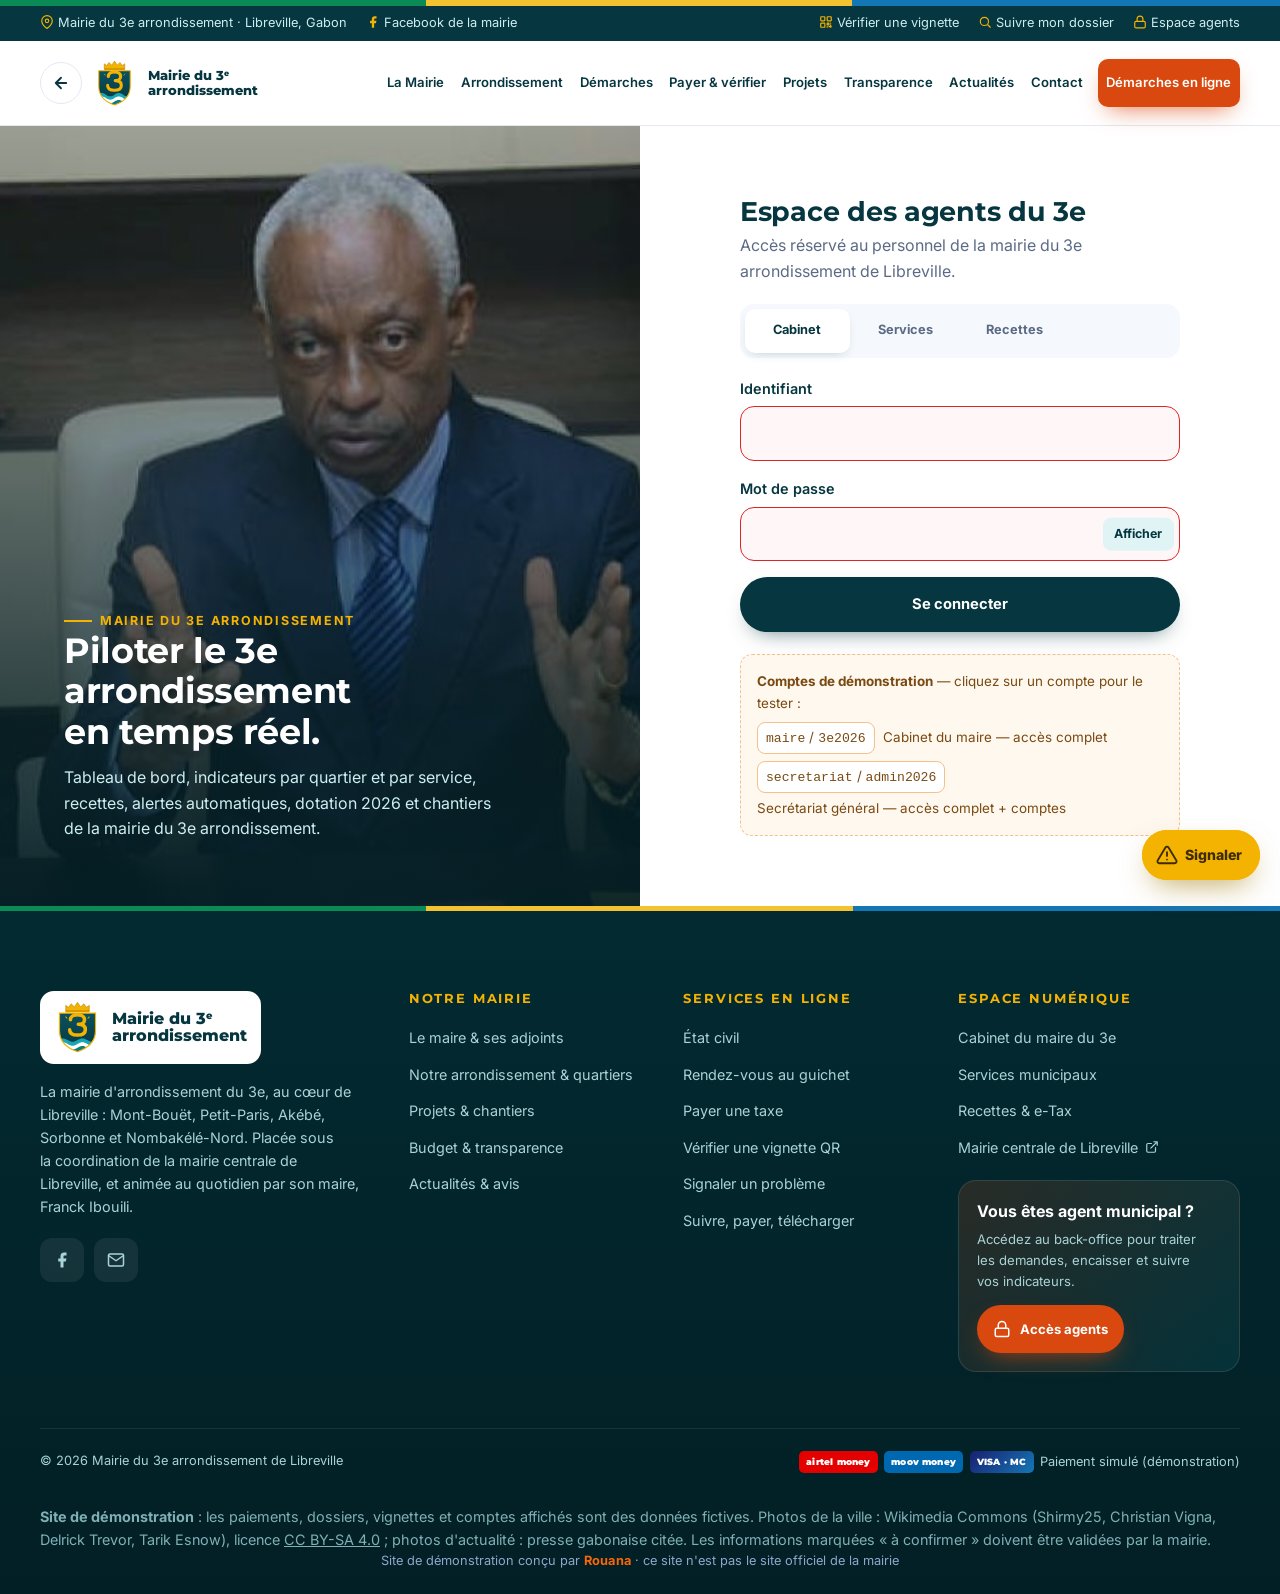
==== commit b4d91650: "Design retravaillé, version mobile et back-office par rôle Co-Authored-By: Claude Sonnet 5.5 <norepl" ====
--- a/espace.html
+++ b/espace.html
@@ -35,9 +35,11 @@
         <button type="button" data-role="services" role="tab" aria-selected="false">Services</button>
         <button type="button" data-role="recettes" role="tab" aria-selected="false">Recettes</button>
       </div>
-      <form class="form" id="login-form">
-        <div class="field"><label for="login">Identifiant</label><input id="login" name="login" required autocomplete="username" autocapitalize="none" spellcheck="false"></div>
+      <div class="again" id="again" role="status"><span>Vous êtes déjà connecté<b id="again-n"></b>.</span><a href="agents.html">Continuer vers le back-office →</a></div>
+      <form class="form" id="login-form" novalidate>
+        <div class="field"><label for="login">Identifiant</label><input id="login" name="login" required autocomplete="username" autocapitalize="none" autocorrect="off" spellcheck="false" aria-describedby="login-err"></div>
         <div class="field"><label for="pwd">Mot de passe</label><span class="pwd-wrap"><input id="pwd" name="pwd" type="password" required autocomplete="current-password"><button type="button" class="pwd-eye" id="pwd-eye" aria-label="Afficher le mot de passe" aria-pressed="false">Afficher</button></span></div>
+        <div class="login-err" id="login-err" role="alert"></div>
         <button class="btn btn-navy" type="submit" style="justify-content:center">Se connecter</button>
       </form>
       <div class="demo" id="demo"></div>
@@ -76,16 +78,24 @@
   document.getElementById("demo").addEventListener("click", e => { const c = e.target.closest("[data-l]"); if (!c) return; document.getElementById("login").value = c.dataset.l; document.getElementById("pwd").value = c.dataset.p; document.getElementById("login-form").requestSubmit(); });
   document.getElementById("login-form").addEventListener("submit", async e => {
     e.preventDefault();
-    const btn = e.target.querySelector("button"); btn.disabled = true; btn.textContent = "Connexion…";
-    let u = null;
-    try { u = await Store.login(e.target.login.value, e.target.pwd.value); } catch (err) { toast("Connexion au serveur impossible.", "err"); }
+    const btn = e.target.querySelector("button[type=submit]"), er = document.getElementById("login-err"), li = e.target.login, pw = e.target.pwd;
+    const fail = (m, f) => { er.textContent = m; er.classList.add("on"); toast(m, "err"); if (f) f.focus(); };
+    er.classList.remove("on");
+    if (!li.value.trim()) return fail("Saisissez votre identifiant.", li);
+    if (!pw.value) return fail("Saisissez votre mot de passe.", pw);
+    btn.disabled = true; btn.textContent = "Connexion…";
+    let u = null, down = false;
+    try { u = await Store.login(li.value.trim(), pw.value); } catch (err) { down = true; }
     btn.disabled = false; btn.textContent = "Se connecter";
-    if (!u) return toast("Identifiant ou mot de passe incorrect.", "err");
+    if (down) return fail("Connexion au serveur impossible : vérifiez votre connexion internet puis réessayez.");
+    if (!u) { pw.value = ""; return fail("Identifiant ou mot de passe incorrect. Vérifiez la saisie (attention aux majuscules).", pw); }
     toast(`Bienvenue — ${u.titre || u.prenom} !`, "ok");
     setTimeout(() => location.href = "agents.html", 500);
   });
   document.getElementById("pwd-eye").onclick = ev => { const i = document.getElementById("pwd"), sh = i.type === "password"; i.type = sh ? "text" : "password"; ev.currentTarget.textContent = sh ? "Masquer" : "Afficher"; ev.currentTarget.setAttribute("aria-pressed", sh); ev.currentTarget.setAttribute("aria-label", sh ? "Masquer le mot de passe" : "Afficher le mot de passe"); };
   set(role);
+  document.querySelectorAll("#login,#pwd").forEach(i => i.addEventListener("input", () => document.getElementById("login-err").classList.remove("on")));
+  try { Promise.resolve(Store.init()).then(u => { if (u) { document.getElementById("again-n").textContent = " en tant que " + (u.prenom + " " + u.nom).trim(); document.getElementById("again").classList.add("on"); } }).catch(() => {}); } catch (e) {}
   const P = new URLSearchParams(location.search), E = (typeof ESPACES !== "undefined" ? ESPACES : []).find(x => x.role === role);
   if (P.get("demo") === "1" && E && (window.ESM_CONFIG || {}).showDemo !== false) {
     document.getElementById("login").value = E.demo.login; document.getElementById("pwd").value = E.demo.pwd;
--- a/assets/css/style.css
+++ b/assets/css/style.css
@@ -444,7 +444,7 @@
 .bubble{max-width:78%;padding:.7rem 1rem;border-radius:16px;font-size:.9rem;background:#fff;border:1px solid var(--line);align-self:flex-start}
 .bubble.me{align-self:flex-end;background:var(--navy);color:#fff;border-color:var(--navy)}
 .bubble small{display:block;font-size:.7rem;opacity:.65;margin-top:.25rem}
-.chat form{display:flex;gap:.6rem;padding:.8rem;border-top:1px solid var(--line)}
+.chat form{display:flex;gap:.6rem;padding:.8rem}
 .chat form input{flex:1;padding:.75rem 1rem;border:1.5px solid var(--line);border-radius:99px;outline:none}
 .empty{padding:2.5rem 1rem;text-align:center;color:var(--muted)}
 .empty svg{width:44px;height:44px;margin:0 auto .6rem;color:#c3cfe0}
@@ -1277,3 +1277,150 @@
 .mairecard .seal{width:150px;right:-10px;top:-6px}
 .mairecard small{bottom:auto;top:.8rem}
 @media (min-width:1021px) and (max-width:1420px){.hback span{display:none}.hback{padding:0 .7rem;margin-right:.2rem}.nav a{padding:.5rem .42rem;font-size:.82rem}.brand img{height:48px}.brand b{font-size:.84rem}.header .wrap{gap:.5rem}}
+
+/* Mise en avant du maire du 3e */
+.hero-maire{display:inline-flex;align-items:center;gap:.8rem;margin:.9rem 0 1.1rem;padding:.55rem 1.1rem .55rem .6rem;border-radius:999px;background:rgba(255,255,255,.14);border:1px solid rgba(255,255,255,.35);backdrop-filter:blur(6px);color:#fff;transition:.25s}
+.hero-maire:hover{background:rgba(255,255,255,.24)}
+.hero-maire .mono{width:46px;height:46px;border-radius:50%;display:grid;place-items:center;background:var(--gold);color:#3d2c00;font-family:var(--font-h);font-weight:900}
+.hero-maire small{display:block;font-size:.68rem;letter-spacing:.08em;text-transform:uppercase;color:#cdeef0}
+.hero-maire b{display:block;font-family:var(--font-h);font-size:1.05rem;line-height:1.1}
+.hero-maire em{display:block;font-style:normal;font-size:.8rem;color:var(--gold)}
+.maire-sec{padding-bottom:3rem}
+
+/* =========================================================
+   v5 · Finitions design & mobile (mairie du 3e)
+   ========================================================= */
+:root{--shadow-sm:0 2px 10px -4px rgba(6,54,63,.18);--ease:cubic-bezier(.2,.7,.2,1)}
+body{font-size:1rem;text-rendering:optimizeLegibility}
+h1,h2,h3{text-wrap:balance}
+p{text-wrap:pretty}
+:focus-visible{outline:3px solid var(--gold);outline-offset:2px;border-radius:6px}
+.btn:focus-visible,.tab:focus-visible{outline-color:var(--navy)}
+::selection{background:var(--gold);color:#3d2c00}
+
+/* Bandeau tricolore plus net, sous la barre du haut */
+.flagbar{height:6px;position:relative;z-index:60}
+
+/* Boutons : profondeur douce */
+.btn{transition:transform .25s var(--ease),box-shadow .25s,background .2s,color .2s,border-color .2s;min-height:44px;justify-content:center}
+.btn:active{transform:translateY(0) scale(.98)}
+.btn-navy{box-shadow:0 10px 22px -12px rgba(6,54,63,.7)}
+.btn-line:hover{box-shadow:var(--shadow-sm)}
+
+/* Cartes : ombre douce, coins, hover */
+.ncard,.card,.do,.eqc,.arr-mini{border-radius:20px;box-shadow:var(--shadow-sm);transition:transform .3s var(--ease),box-shadow .3s,border-color .3s}
+.do:hover,.eqc:hover,.arr-mini:hover{transform:translateY(-4px);box-shadow:var(--shadow);border-color:#c9dde0}
+.do:focus-visible,.ncard a:focus-visible{outline-offset:3px}
+.card{box-shadow:var(--shadow-sm)}
+
+/* Titres de section : filet or/orange */
+.sec-head h2{position:relative}
+.sec-head>div>.eyebrow{margin-bottom:.1rem}
+.sec-head{margin-bottom:2.4rem}
+
+/* Rythme alterné des sections */
+section.bg-white{background:linear-gradient(180deg,#fff,#fbfdfe)}
+.maire-sec{background:#fff;padding-top:4rem!important;padding-bottom:6.5rem}
+.do-sec{margin-top:-3.6rem}
+.do-sec .center h2{margin-bottom:.4rem}
+
+/* Hero accueil plus premium */
+.hero{min-height:min(92vh,860px)}
+.hero h1{letter-spacing:-.025em}
+.hero .lead{max-width:56ch;text-shadow:0 1px 14px rgba(3,30,36,.5)}
+.hero .slogan{display:flex;width:100%;margin:1.1rem 0 .2rem}
+.hero-maire{margin:1rem 0 1.2rem;padding:.5rem 1.4rem .5rem .5rem;background:linear-gradient(135deg,rgba(6,54,63,.78),rgba(10,82,96,.6));border:1px solid rgba(245,179,1,.55);box-shadow:0 14px 34px -14px rgba(0,0,0,.6),inset 0 1px 0 rgba(255,255,255,.18);backdrop-filter:blur(10px);-webkit-backdrop-filter:blur(10px)}
+.hero-maire .mono{width:52px;height:52px;box-shadow:0 0 0 3px rgba(245,179,1,.35)}
+.hero-maire b{font-size:1.12rem}
+.hero-maire small{color:var(--gold);font-weight:700}
+.hero-maire em{color:#dff3f4}
+.hero-maire::after{content:"→";color:var(--gold);font-weight:800;margin-left:.3rem;transition:transform .25s}
+.hero-maire:hover::after{transform:translateX(4px)}
+.hero-dots{bottom:2.2rem}
+
+/* Chiffres clés */
+.stats .grid{background:linear-gradient(135deg,var(--navy),var(--navy-2));border-top:3px solid var(--gold)}
+.stat b{font-size:2.3rem;letter-spacing:-.02em;font-variant-numeric:tabular-nums;color:#fff}
+.stat span{font-size:.86rem;line-height:1.4}
+
+/* En-têtes de pages intérieures */
+.page-hero{padding:6rem 0 5rem}
+.page-hero h1{max-width:20ch;text-shadow:0 2px 20px rgba(3,30,36,.4)}
+.page-hero::after{content:"";position:absolute;left:0;right:0;bottom:0;height:5px;background:linear-gradient(90deg,#0a8a55 0 33.3%,#f2c230 33.3% 66.6%,#1477b5 66.6%);opacity:.9}
+.page-hero + section,.page-hero + .wrap{padding-top:3rem}
+.crumbs a:hover{text-decoration:underline}
+
+/* Onglets / filtres */
+.tab{min-height:44px;display:inline-flex;align-items:center;gap:.4rem}
+.tab:hover{border-color:var(--blue);color:var(--blue)}
+.tabs{gap:.6rem}
+
+/* Formulaires : lisibilité */
+.field label{font-size:.9rem;margin-bottom:.4rem}
+.field input,.field select,.field textarea{padding:.85rem 1rem;min-height:48px;border-radius:14px;border-color:#cfd9e6}
+.field input:hover,.field select:hover,.field textarea:hover{border-color:#9fb6c9}
+.field input::placeholder,.field textarea::placeholder{color:#8493a8}
+.form .row{gap:1rem}
+
+/* Pied de page */
+.footer{background:linear-gradient(180deg,#032a31,#021f25);border-top:5px solid transparent;border-image:linear-gradient(90deg,#0a8a55 0 33.3%,#f2c230 33.3% 66.6%,#1477b5 66.6%) 1}
+.footer h4{font-size:.82rem;letter-spacing:.14em;text-transform:uppercase;color:var(--gold)}
+.footer li a{display:inline-flex;align-items:center;gap:.4rem;padding:.15rem 0}
+.footer li a svg,.footer li svg{width:14px!important;height:14px!important;flex:none}
+.footer .socials a{width:44px;height:44px}
+.footer .staff-box{border-radius:18px}
+
+/* Micro-animations d'apparition sobres */
+.rv{transition:opacity .7s var(--ease),transform .7s var(--ease)}
+
+/* ---------- Tablette ---------- */
+@media (max-width:1020px){
+  section{padding:4.2rem 0}
+  .maire-sec{padding-bottom:5.5rem}
+  .page-hero{padding:4.5rem 0 3.5rem}
+}
+
+/* ---------- Mobile ---------- */
+@media (max-width:640px){
+  body{font-size:1rem}
+  .field input,.field select,.field textarea,input,select,textarea{font-size:16px!important}
+  .btn{min-height:48px;padding:.85rem 1.2rem}
+  .btn-sm{min-height:44px}
+  .hero{min-height:auto}
+  .hero .wrap{padding:3.2rem 0 7.5rem!important}
+  .hero h1{font-size:clamp(2.1rem,9.4vw,2.7rem)}
+  .hero .cta{display:grid;gap:.6rem}
+  .hero .cta .btn{width:100%}
+  .hero .slogan{font-size:.82rem}
+  .hero-maire{display:flex;width:100%;margin:.8rem 0}
+  .hero-maire::after{margin-left:auto}
+  .maire-sec{padding-top:2.6rem!important;padding-bottom:4.8rem}
+  .do-sec{margin-top:-2.6rem}
+  .page-hero{padding:3.4rem 0 2.8rem}
+  .page-hero h1{font-size:clamp(1.8rem,8vw,2.3rem);max-width:none}
+  .page-hero + section,.page-hero + .wrap{padding-top:2rem}
+  /* Filtres et onglets : défilement horizontal tactile, pas de débordement de page */
+  .tabs{flex-wrap:nowrap;overflow-x:auto;margin-inline:-16px;padding:2px 16px 10px;scroll-snap-type:x proximity;-webkit-overflow-scrolling:touch;scrollbar-width:none}
+  .tabs::-webkit-scrollbar{display:none}
+  .tabs .tab{flex:none;scroll-snap-align:start}
+  .tabs.stack{flex-wrap:wrap;overflow:visible;margin:0;padding:0}
+  .stat b{font-size:1.5rem}
+  .footer .socials a{width:48px;height:48px}
+  .footer li a{padding:.3rem 0;min-height:36px}
+  .nav a{min-height:48px;display:flex;align-items:center;font-size:1.02rem}
+  .tabbar a{min-height:56px}
+}
+@media (max-width:640px){
+  body.nav-open .nav{inset:68px 0 0 0;max-height:none}
+}
+@media (max-width:360px){
+  .hero h1{font-size:2rem}
+  .stats .grid{grid-template-columns:1fr}
+}
+@media (prefers-reduced-motion:reduce){
+  html{scroll-behavior:auto}
+  .hero-slides figure.on img{animation:none;transform:none}
+  .do:hover,.ncard:hover,.eqc:hover,.arr-mini:hover{transform:none}
+}
+.page-hero .crumbs{margin-bottom:1rem}
+@media (min-width:1021px){.header .wrap{justify-content:flex-start}.header .nav{margin-left:auto}}
--- a/assets/css/backoffice.css
+++ b/assets/css/backoffice.css
@@ -90,20 +90,20 @@
 .tbl tr.clk:hover td{background:#f3f9fa}
 @media (max-width:760px){
   .tbl-wrap{border:0;overflow:visible}
-  table.tbl.cards{min-width:0;display:block}
-  .tbl.cards thead{display:none}
-  .tbl.cards tbody{display:grid;grid-template-columns:minmax(0,1fr);gap:.7rem;width:100%}
-  .tbl.cards tr{min-width:0;max-width:100%}
-  .tbl.cards tr{display:block;background:#fff;border:1px solid var(--line);border-radius:14px;padding:.3rem .9rem;box-shadow:0 1px 0 rgba(6,54,63,.04)}
-  .tbl.cards tr.clk:active{background:#f3f9fa}
-  .tbl.cards td{display:flex;justify-content:space-between;align-items:flex-start;gap:1rem;border:0;border-bottom:1px dashed var(--line);padding:.55rem 0;text-align:right;white-space:normal!important;background:none!important}
-  .tbl.cards td:last-child{border-bottom:0}
-  .tbl.cards td::before{content:attr(data-l);flex:none;max-width:40%;font-size:.7rem;text-transform:uppercase;letter-spacing:.05em;color:var(--muted);font-weight:700;text-align:left;padding-top:.2rem}
-  .tbl.cards td:not([data-l]){justify-content:flex-end}
-  .tbl.cards td:not([data-l])::before{content:none}
-  .tbl.cards td:empty{display:none}
-  .tbl.cards td .prog{min-width:90px}
-  .bo-grid .tbl.cards td::before,.hist{font-size:.82rem}
+  table.tbl.rc{min-width:0;display:block}
+  .tbl.rc thead{display:none}
+  .tbl.rc tbody{display:grid;grid-template-columns:minmax(0,1fr);gap:.7rem;width:100%}
+  .tbl.rc tr{min-width:0;max-width:100%}
+  .tbl.rc tr{display:block;background:#fff;border:1px solid var(--line);border-radius:14px;padding:.3rem .9rem;box-shadow:0 1px 0 rgba(6,54,63,.04)}
+  .tbl.rc tr.clk:active{background:#f3f9fa}
+  .tbl.rc td{display:flex;justify-content:space-between;align-items:flex-start;gap:1rem;border:0;border-bottom:1px dashed var(--line);padding:.55rem 0;text-align:right;white-space:normal!important;background:none!important}
+  .tbl.rc td:last-child{border-bottom:0}
+  .tbl.rc td::before{content:attr(data-l);flex:none;max-width:40%;font-size:.7rem;text-transform:uppercase;letter-spacing:.05em;color:var(--muted);font-weight:700;text-align:left;padding-top:.2rem}
+  .tbl.rc td:not([data-l]){justify-content:flex-end}
+  .tbl.rc td:not([data-l])::before{content:none}
+  .tbl.rc td:empty{display:none}
+  .tbl.rc td .prog{min-width:90px}
+  .bo-grid .tbl.rc td::before,.hist{font-size:.82rem}
 }
 
 /* ---------- Boîtes de dialogue (confirmation / saisie) ---------- */
@@ -137,5 +137,160 @@
 @media (max-width:900px){body[data-page="portal"] .app{grid-template-columns:minmax(0,1fr)}}
 body[data-page="portal"] .app-main,body[data-page="portal"] .card,body[data-page="portal"] .bo-grid>*,body[data-page="portal"] .cols>*{min-width:0}
 @media (min-width:761px){.tbl td:first-child>b{white-space:nowrap}}
-@media (max-width:760px){.tbl.cards td{flex-wrap:wrap;row-gap:.2rem}.tbl.cards td>.chip,.tbl.cards td>small{margin-left:auto}}
+@media (max-width:760px){.tbl.rc td{flex-wrap:wrap;row-gap:.2rem}.tbl.rc td>.chip,.tbl.rc td>small{margin-left:auto}}
 @media (max-width:900px){body[data-page="portal"] .app-main{overflow-x:clip}}
+
+/* =========================================================
+   Passe 2 — design : aéré, tuiles lisibles, tableaux denses mais propres
+   ========================================================= */
+body[data-page="portal"]{background:var(--bg)}
+body[data-page="portal"] .app-main{padding:0 2rem 3rem}
+body[data-page="portal"] .app-top{margin:0 -2rem 1.6rem;padding:.8rem 2rem}
+body[data-page="portal"] .app-top h1{font-size:1.4rem;letter-spacing:-.01em}
+body[data-page="portal"] .card{padding:1.5rem;border-radius:18px;box-shadow:0 1px 2px rgba(6,54,63,.04),0 14px 30px -26px rgba(6,54,63,.45);margin-bottom:1.3rem}
+body[data-page="portal"] .card h2{font-size:1.08rem;margin-bottom:1.1rem;padding-bottom:.9rem;border-bottom:1px solid var(--line)}
+body[data-page="portal"] .card h2>span:first-child{display:flex;align-items:baseline;gap:.6rem;flex-wrap:wrap}
+body[data-page="portal"] .bo-grid{gap:1.3rem}
+body[data-page="portal"] .bo-grid>.card{margin-bottom:0}
+.bo-grid.wide{grid-template-columns:repeat(auto-fit,minmax(min(100%,420px),1fr));margin-bottom:1.3rem}
+.bo-grid.wide:empty{display:none}
+
+/* Bandeau d'accueil : teal -> or */
+.hello{position:relative;overflow:hidden;padding:1.5rem 1.7rem;border-radius:20px;flex-wrap:wrap;box-shadow:0 18px 36px -26px rgba(6,54,63,.9)}
+.hello::after{content:"";position:absolute;right:-60px;top:-70px;width:240px;height:240px;border-radius:50%;background:radial-gradient(circle,rgba(245,179,1,.38),rgba(245,179,1,0) 68%);pointer-events:none}
+.hello>*{position:relative;z-index:1}
+.hello h2{font-size:1.5rem}
+.hello-act{display:flex;gap:.5rem;flex-wrap:wrap}
+.hello-act a{display:inline-flex;align-items:center;min-height:42px;padding:0 1rem;border-radius:99px;background:rgba(255,255,255,.14);border:1px solid rgba(255,255,255,.28);color:#fff;font-weight:700;font-size:.84rem;transition:.2s}
+.hello-act a:hover{background:var(--gold);border-color:var(--gold);color:#3d2c00}
+
+/* Tuiles d'indicateurs */
+body[data-page="portal"] .kpis{gap:1.1rem;margin-bottom:1.5rem}
+body[data-page="portal"] .kpi{position:relative;padding:1.25rem 1.3rem;border-radius:18px;box-shadow:0 1px 2px rgba(6,54,63,.04),0 14px 30px -28px rgba(6,54,63,.5);transition:.2s;text-decoration:none}
+body[data-page="portal"] .kpi b{font-size:1.75rem;letter-spacing:-.02em}
+body[data-page="portal"] .kpi>span:last-child>span{display:block;margin-top:.25rem;font-size:.8rem;line-height:1.35}
+a.kpi.lnk:hover{transform:translateY(-2px);border-color:var(--sky);box-shadow:0 16px 28px -22px rgba(6,54,63,.7)}
+a.kpi.lnk:focus-visible{outline:3px solid #0e7c86;outline-offset:2px}
+.todo{border-radius:16px}
+
+/* Files de travail (tableau de bord par rôle) */
+.card.bo-queue{border-top:4px solid var(--orange)}
+.wl{display:grid;gap:.5rem}
+.wl-row{display:flex;align-items:center;justify-content:space-between;gap:.8rem;padding:.7rem .9rem;border-radius:12px;background:var(--bg);border:1px solid transparent;color:inherit;cursor:pointer;transition:.15s;text-decoration:none}
+.wl-row:hover{background:#eef8f9;border-color:#bfe3e6}
+.wl-row:focus-visible{outline:3px solid #0e7c86;outline-offset:1px}
+.wl-main{min-width:0;display:block;color:var(--navy);font-size:.92rem}
+.wl-main small{display:block;color:var(--muted);font-size:.78rem;margin-top:.15rem;white-space:nowrap;overflow:hidden;text-overflow:ellipsis}
+.wl-row .btn{flex:none}
+.wl-more{margin-top:.8rem;text-align:center;font-weight:700;font-size:.88rem}
+.wl-more a{color:var(--orange)}
+.alert-box{text-decoration:none;transition:.15s}
+a.alert-box:hover{filter:brightness(.97);transform:translateX(2px)}
+.card .empty{padding:1.6rem 1rem}
+.empty p{max-width:36ch;margin:0 auto}
+
+/* Tableaux : denses mais propres */
+.tbl-wrap{border-radius:14px;background:#fff}
+.tbl th{position:sticky;top:0;padding:.7rem .9rem;background:#f1f6f9;border-bottom:1px solid var(--line)}
+.tbl td{padding:.6rem .9rem;font-size:.9rem}
+.tbl tbody tr:nth-child(even) td{background:#fbfdfe}
+.tbl tr.clk:hover td{background:#eef8f9!important}
+.tbl td.act{text-align:right;white-space:nowrap;width:1%}
+.tbl td small{font-size:.76rem}
+.toolbar{padding:.9rem;background:var(--bg);border-radius:14px;margin-bottom:1.1rem;gap:.8rem}
+.toolbar .field label{font-size:.74rem;text-transform:uppercase;letter-spacing:.05em;color:var(--muted);margin-bottom:.3rem}
+.toolbar .field input,.toolbar .field select{min-height:44px;background:#fff}
+.chip{font-weight:700}
+.chip.info{background:var(--sky-2);color:#0b5f68}
+.mini-btns .btn{min-height:40px}
+.btn-sm{min-height:40px}
+.field input:invalid:not(:placeholder-shown):not(:focus),.field input.bad{border-color:var(--bad);background:#fff7f7}
+.field .hint{display:block;font-size:.76rem;color:var(--muted);margin-top:.3rem}
+.field .hint.bad{color:var(--bad);font-weight:600}
+.form-err{display:none;padding:.7rem .9rem;border-radius:10px;background:#fdecec;color:#8a1c1c;font-size:.86rem;font-weight:600}
+.form-err.on{display:block}
+.tools{display:flex;gap:.5rem;flex-wrap:wrap;align-items:center;margin-bottom:.9rem}
+.tools .btn{min-height:40px}
+.seg{display:inline-flex;gap:.3rem;flex-wrap:wrap}
+.seg button{min-height:40px;padding:0 .9rem;border-radius:99px;border:1px solid var(--line);background:#fff;font-weight:700;font-size:.82rem;color:var(--navy);cursor:pointer;font-family:inherit}
+.seg button.on{background:var(--navy);color:#fff;border-color:var(--navy)}
+.sumrow{display:flex;justify-content:flex-end;gap:1rem;padding:.8rem .9rem 0;font-weight:700;color:var(--navy)}
+.sumrow b{font-family:var(--font-h)}
+
+/* Graphiques simples */
+.bars.flat{height:190px}
+.hbars .r{grid-template-columns:minmax(90px,170px) 1fr minmax(60px,100px)}
+.prog{height:9px}
+
+/* Connexion */
+.auth .box h1{font-size:1.7rem}
+.auth .box .role-sw{margin:1.2rem 0}
+.login-err{display:none;margin-top:.2rem;padding:.75rem .9rem;border-radius:12px;background:#fdecec;color:#8a1c1c;font-size:.9rem;font-weight:600}
+.login-err.on{display:block}
+.again{display:none;margin:1rem 0;padding:.9rem 1rem;border-radius:14px;background:#e6f7ec;color:#14532d;font-size:.9rem;align-items:center;justify-content:space-between;gap:.8rem;flex-wrap:wrap}
+.again.on{display:flex}
+.again a{font-weight:800;color:var(--navy);text-decoration:underline}
+
+/* ---------- Mobile ---------- */
+@media (max-width:900px){
+  body[data-page="portal"] .app-main{padding:0 1rem 6.5rem}
+  body[data-page="portal"] .app-top{margin:0 -1rem 1rem;padding:.55rem 1rem}
+  body[data-page="portal"] .app-top p{display:none}
+  body[data-page="portal"] .tbtn,body[data-page="portal"] .sb-toggle{min-width:44px;min-height:44px;height:44px}
+  body[data-page="portal"] .sb-toggle{width:44px}
+  .bnav a,.bnav button{min-height:56px}
+  .sidebar a,.sidebar button.lnk{min-height:48px}
+  .sidebar{width:min(300px,86vw)}
+}
+@media (max-width:760px){
+  body[data-page="portal"] .btn,body[data-page="portal"] .btn-sm,.mini-btns .btn,.tools .btn,.seg button{min-height:44px}
+  body[data-page="portal"] .toolbar{padding:.7rem}
+  body[data-page="portal"] .toolbar .field input,body[data-page="portal"] .toolbar .field select{min-height:48px;font-size:16px}
+  .hello{padding:1.1rem 1.1rem 1rem;border-radius:16px}
+  .hello h2{font-size:1.2rem}
+  .hello-act{width:100%}
+  .hello-act a{flex:1 1 auto;justify-content:center}
+  body[data-page="portal"] .card{padding:1rem;border-radius:16px}
+  body[data-page="portal"] .card h2{font-size:1rem;padding-bottom:.7rem;margin-bottom:.8rem}
+  .bo-grid.wide{grid-template-columns:minmax(0,1fr)}
+  .wl-row{flex-wrap:wrap;padding:.75rem}
+  .wl-main{flex:1 1 100%}
+  .wl-main small{white-space:normal}
+  .wl-row .btn{width:100%;justify-content:center}
+  .tbl.rc td.act{width:auto;justify-content:stretch;padding:.7rem 0 .5rem}
+  .tbl.rc td.act .btn{width:100%;justify-content:center}
+  .tbl.rc td.act::before{content:none}
+  .tbl.rc .mini-btns{width:100%}
+  .tbl.rc .mini-btns .btn{flex:1 1 auto;justify-content:center}
+  .tbl.rc td .prog{min-width:0;flex:1}
+  .sumrow{justify-content:space-between}
+  .modal .box .mb input,.modal .box .mb select,.modal .box .mb textarea{font-size:16px}
+  .modal .box .mb .btn{min-height:48px}
+  .field input[type=checkbox]{width:22px;height:22px}
+  .seg{width:100%}
+  .seg button{flex:1 1 auto}
+}
+@media (max-width:420px){
+  body[data-page="portal"] .kpis{grid-template-columns:1fr 1fr}
+  body[data-page="portal"] .kpi{flex-direction:column;align-items:flex-start;gap:.6rem}
+  body[data-page="portal"] .kpi b{font-size:1.4rem}
+  .hbars .r{grid-template-columns:84px 1fr 64px}
+}
+
+/* ---------- Impression ---------- */
+@media print{
+  .sidebar,.bnav,.hello-act,.toolbar,.tools,.mini-btns,.btn,.sb-toggle,#vback,.top-actions,.skip,.toast{display:none!important}
+  body,body[data-page="portal"]{background:#fff}
+  body[data-page="portal"] .app{display:block}
+  body[data-page="portal"] .app-main{padding:0}
+  body[data-page="portal"] .app-top{position:static;margin:0 0 1rem;padding:0;border:0;background:none}
+  body[data-page="portal"] .card,.kpi{box-shadow:none;break-inside:avoid}
+  .tbl th{position:static}
+  .modal.on{position:static;display:block;background:none;padding:0;backdrop-filter:none}
+  .modal .box{max-height:none;box-shadow:none;border-radius:0;overflow:visible}
+}
+.wl,.wl-row,.bo-grid.wide>*{min-width:0}
+.wl-main{flex:1 1 auto;overflow:hidden}
+.bo-grid table.tbl,.bo-grid.wide table.tbl{min-width:0}
+.bo-grid .tbl td,.bo-grid .tbl th{padding-left:.7rem;padding-right:.7rem}
+@media (max-width:520px){body[data-page="portal"] .top-actions a.tbtn{display:none}body[data-page="portal"] .app-top h1{font-size:1.05rem}}
